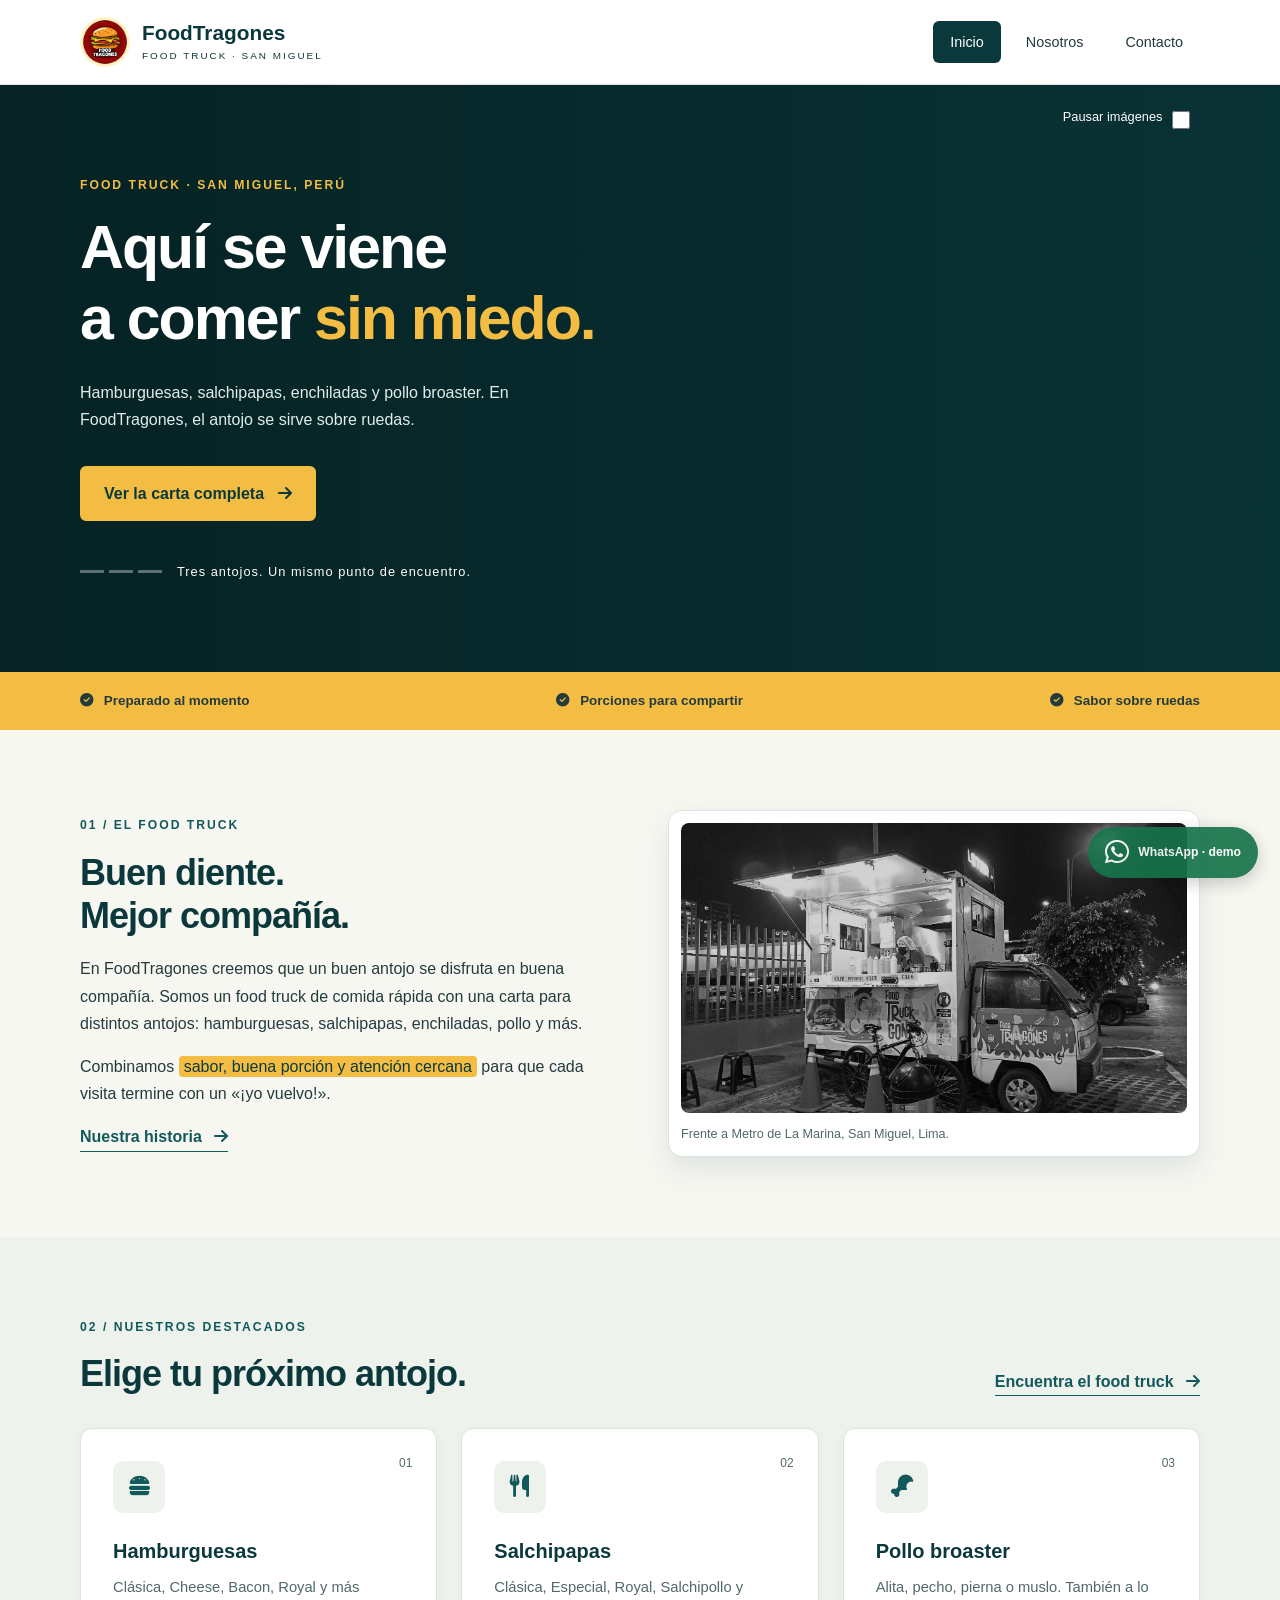
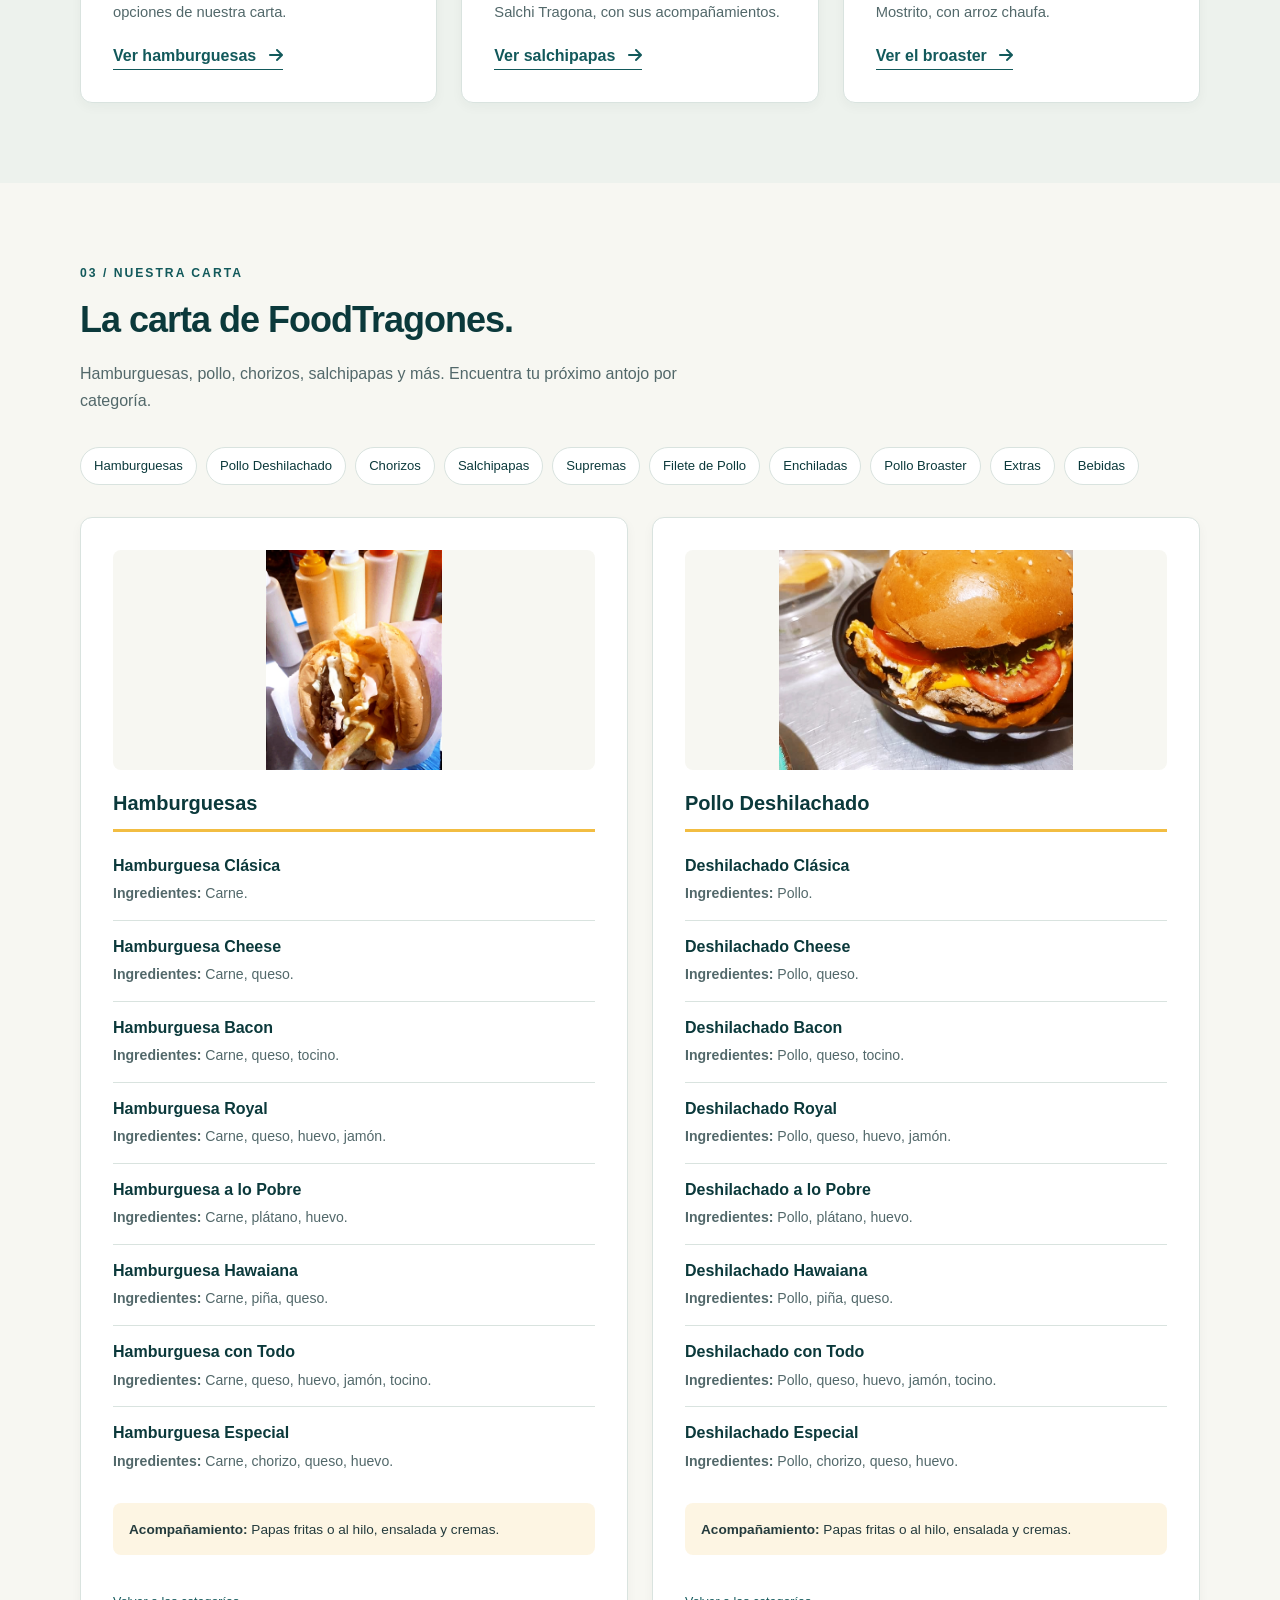
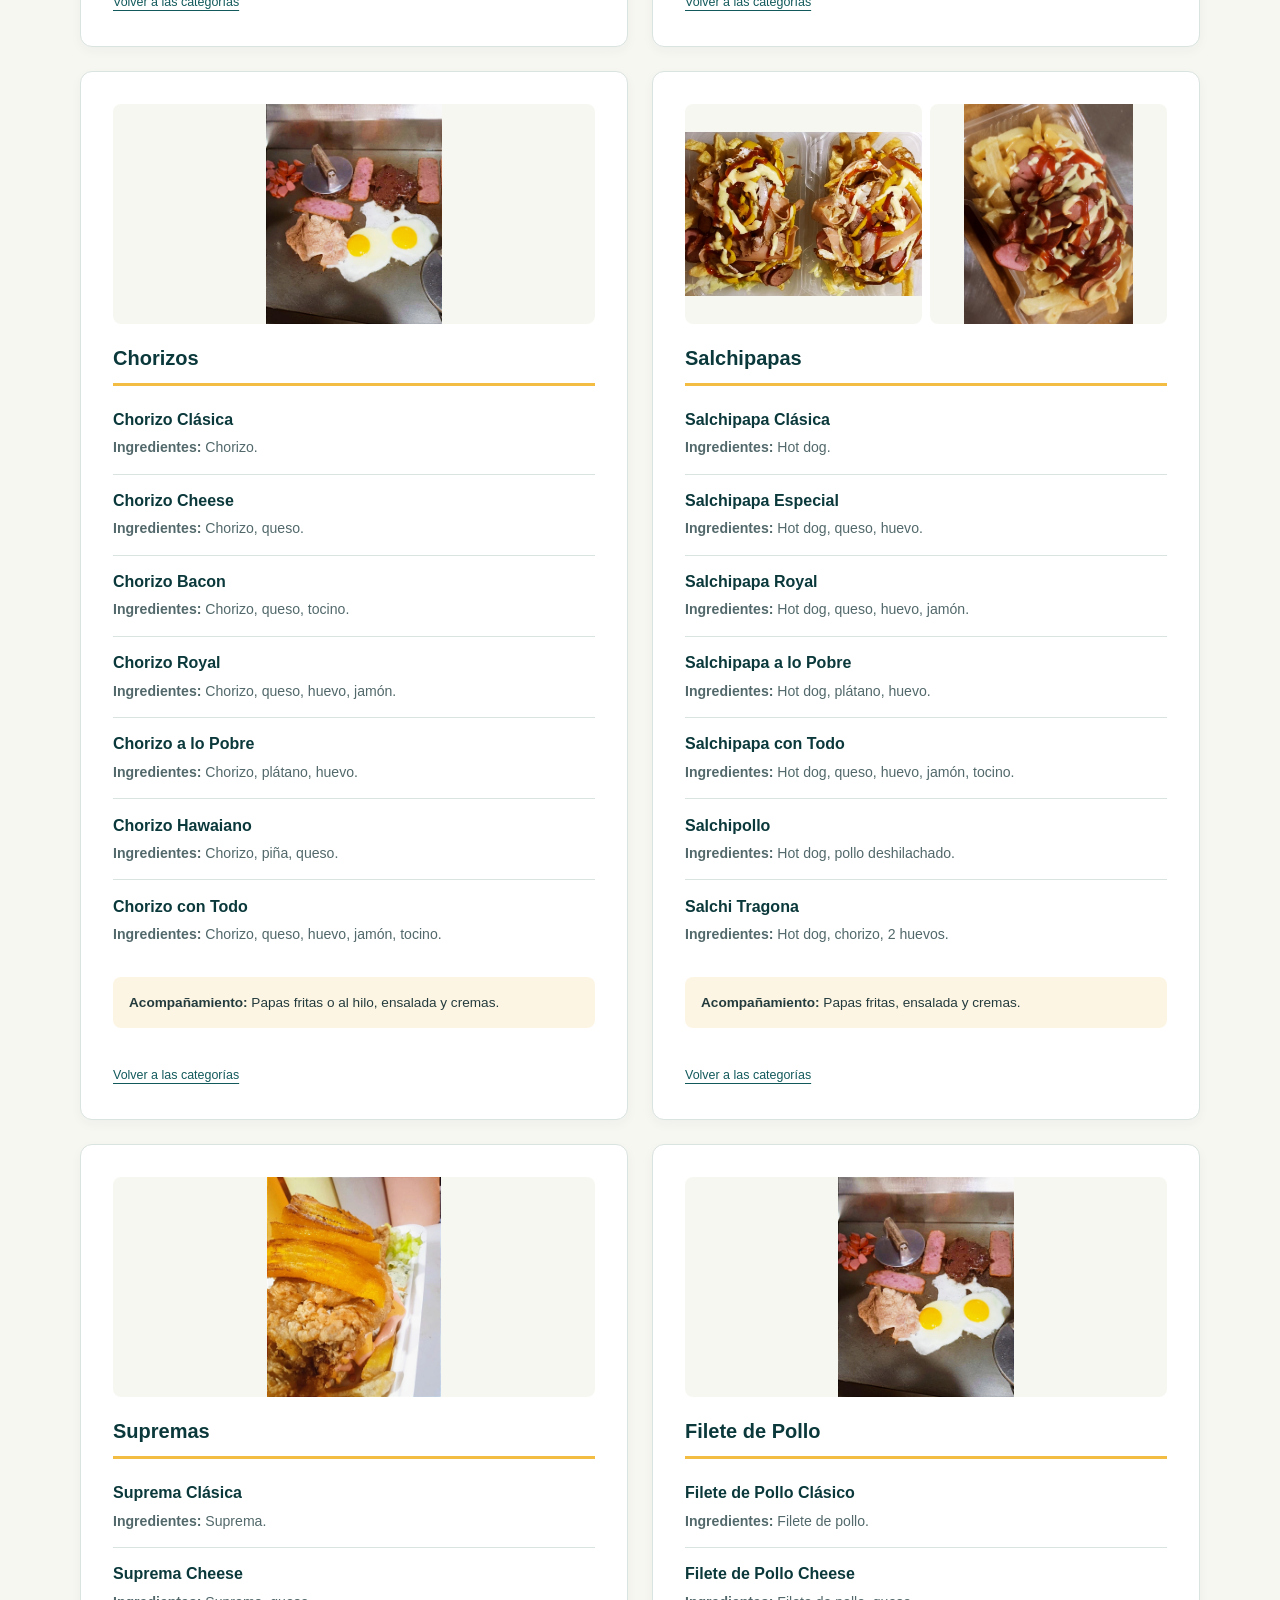
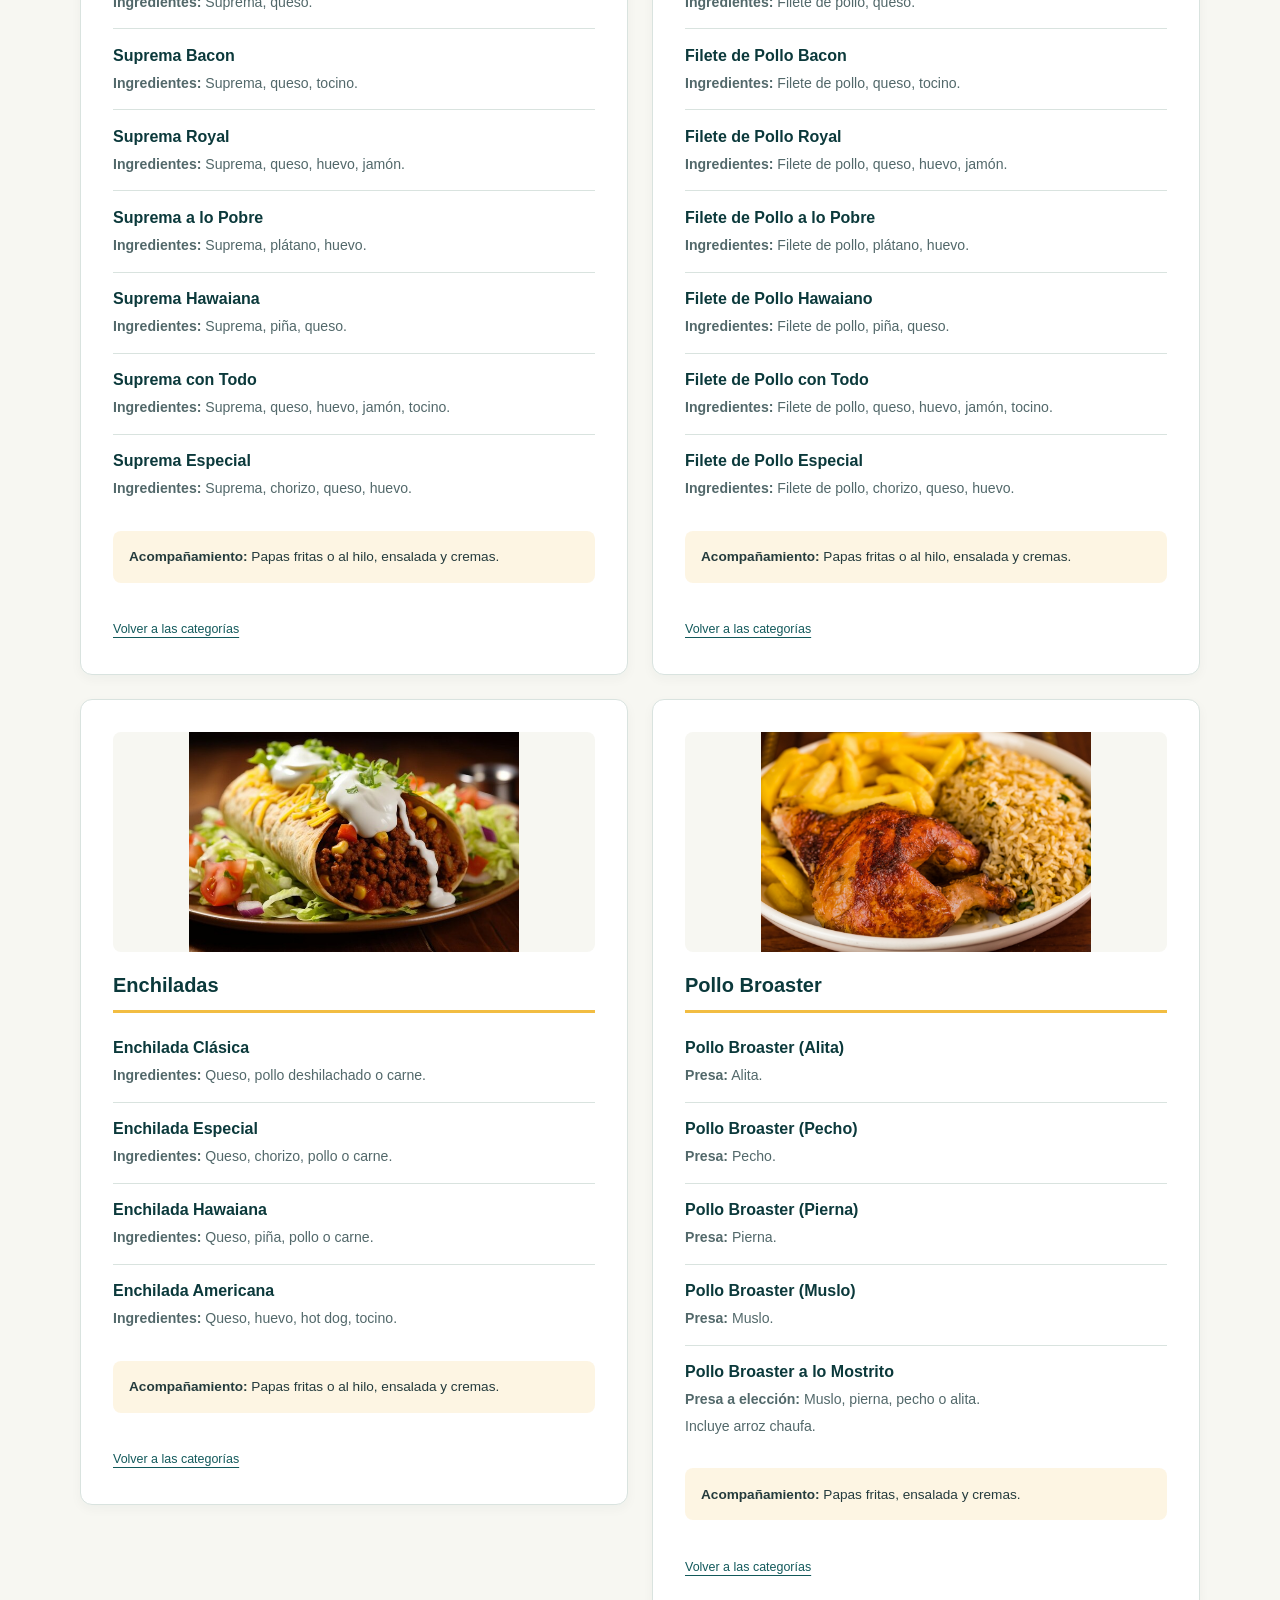
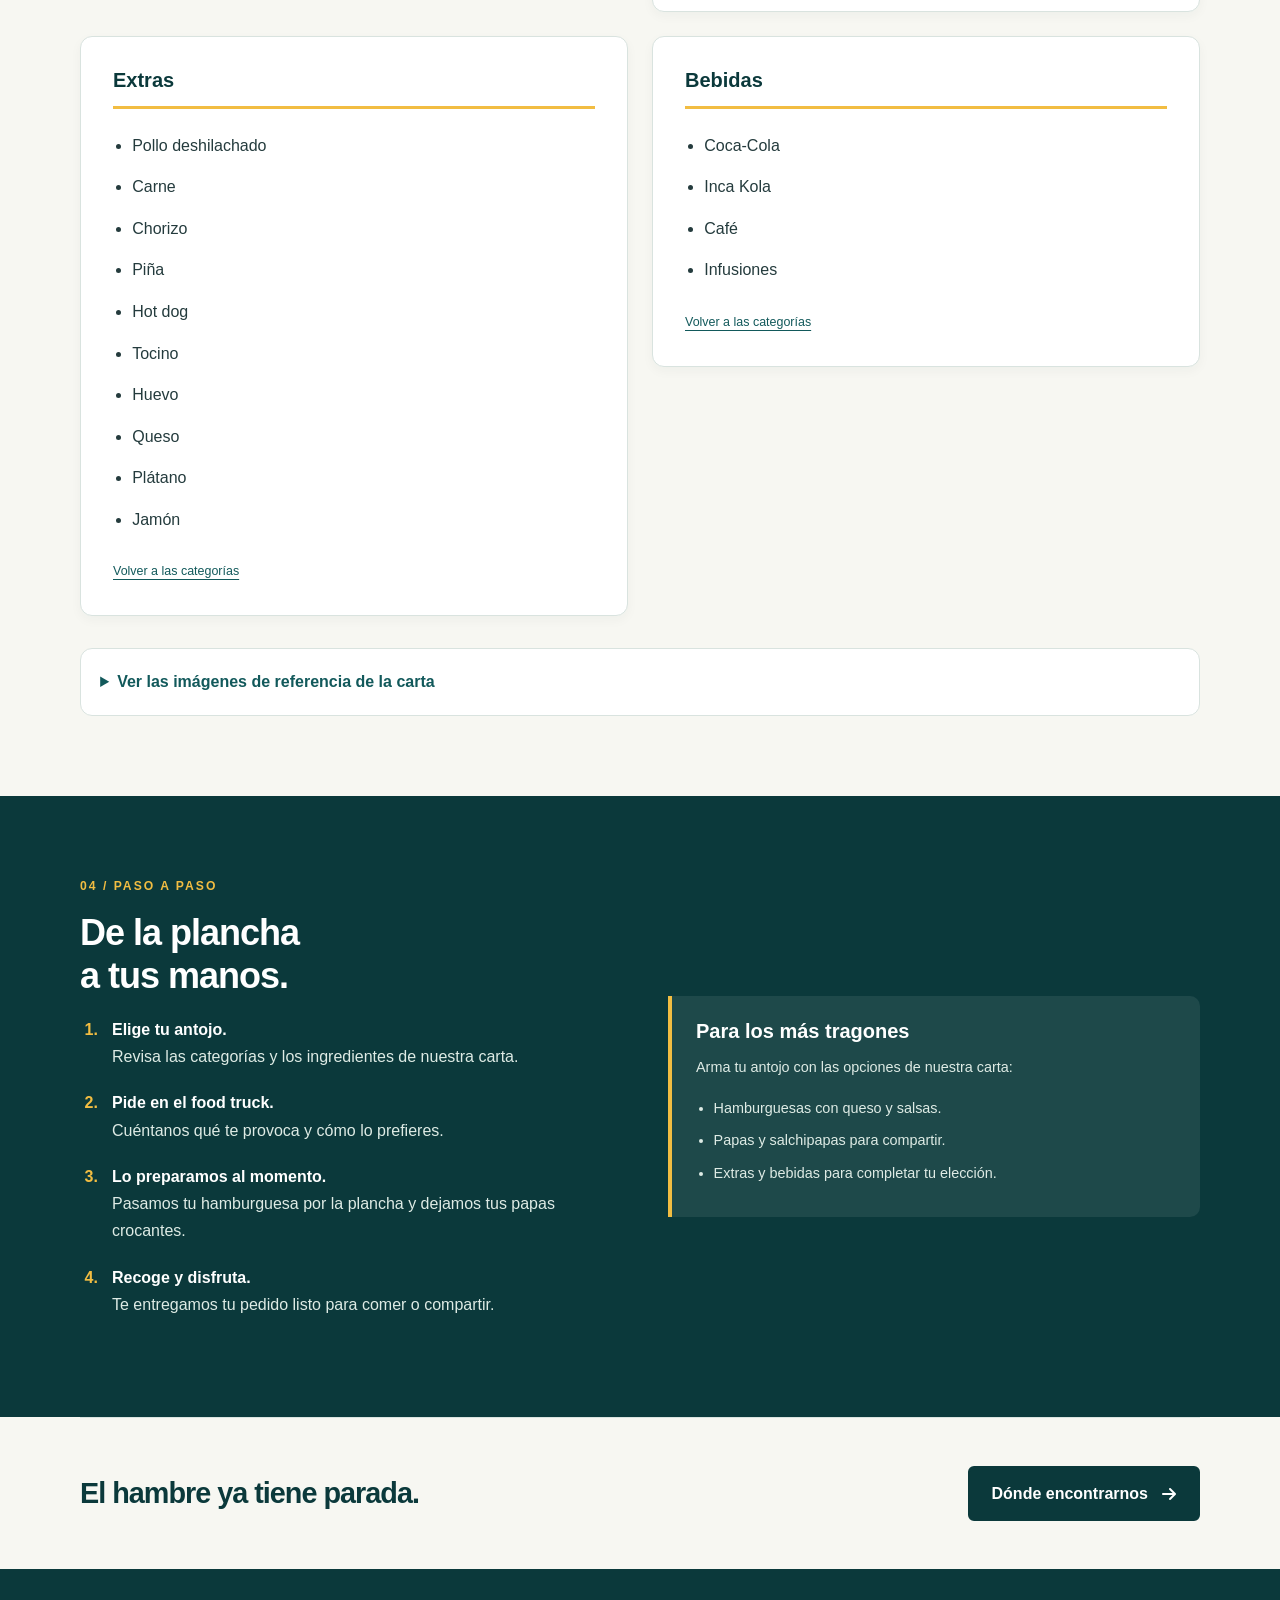
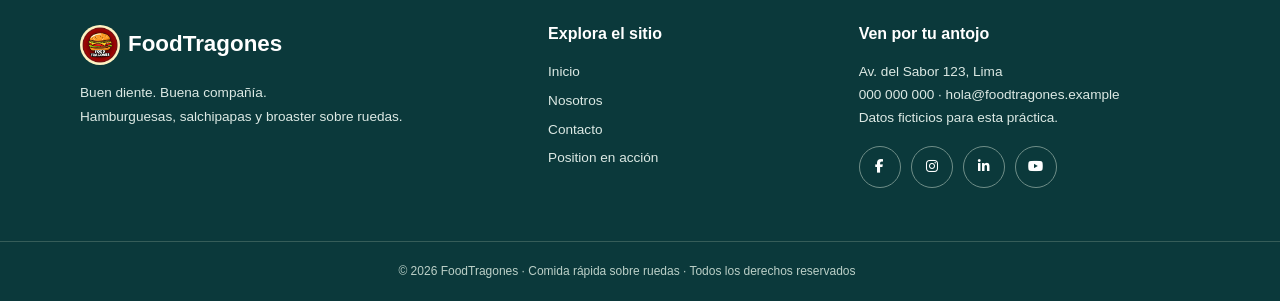
==== index.html @ fbb88c60 "Primera versión de FoodTragones" ====
<!DOCTYPE html>
<!-- T02: estructura basica de una pagina HTML5 -->
<html lang="es">

<head>
  <meta charset="UTF-8">
  <meta name="viewport" content="width=device-width, initial-scale=1.0">
  <meta name="description"
    content="FoodTragones: food truck de comida rápida en San Miguel. Hamburguesas, pollo deshilachado, chorizos, salchipapas, supremas, filetes, enchiladas y broaster.">
  <title>Inicio | FoodTragones</title>
  <!-- T01: CSS externo. -->
  <link rel="stylesheet" href="css/fontawesome.css">
  <link rel="stylesheet" href="css/style.css">
  <link rel="icon" href="img/food-logo.jpg" type="image/jpeg">
</head>

<body>
  <a class="saltar" href="#contenido">Saltar al contenido</a>
  <!-- T05 y T07: encabezado y menu comunes; sticky en style.css -->
  <header class="cabecera">
    <div class="contenedor nav-barra">
      <a class="logo" href="index.html" aria-label="FoodTragones, ir al inicio">
        <img class="logo-negocio" src="img/food-logo.jpg" alt="Logo de FoodTragones con una hamburguesa" width="500"
          height="500">
        <span>FoodTragones<small>Food truck · San Miguel</small></span>
      </a>
      <nav aria-label="Navegación principal">
        <ul>
          <li><a href="index.html" class="activo" aria-current="page">Inicio</a></li>
          <li><a href="nosotros.html">Nosotros</a></li>
          <li><a href="contacto.html">Contacto</a></li>
        </ul>
      </nav>
    </div>
  </header>
  <main id="contenido">
    <!-- T06: tres imagenes animadas; texto siempre visible -->
    <section class="hero" aria-labelledby="titulo-inicio">
      <div class="slider">
        <input class="pausa-slider" type="checkbox" id="pausar-slider">
        <label class="pausa-label" for="pausar-slider">Pausar imágenes</label>
        <img class="slide slide-1" src="img/hero-1.jpg"
          alt="Food truck de FoodTragones iluminado durante la atención nocturna" width="1600" height="720">
        <!-- <img class="slide slide-2" src="img/hero-2.jpg" alt="Hamburguesa de FoodTragones con queso, huevo y verduras" width="768" height="970"> -->
        <img class="slide slide-2" src="img/hero-5.jpg" alt="Hamburguesa de FoodTragones con queso, huevo y verduras"
          width="768" height="970">
        <img class="slide slide-3" src="img/hero-4.jpg" alt="Salchipapas de FoodTragones con cremas y salsas"
          width="832" height="574">
        <!-- <img class="slide slide-3" src="img/hero-3.jpg" alt="Salchipapas de FoodTragones con cremas y salsas" width="832" height="574"> -->
        <div class="contenedor hero-contenido">
          <span class="ceja">Food truck · San Miguel, Perú</span>
          <h1 id="titulo-inicio">Aquí se viene<br>a comer <span>sin miedo.</span></h1>
          <p>Hamburguesas, salchipapas, enchiladas y pollo broaster. En FoodTragones, el antojo se sirve sobre ruedas.
          </p>
          <a class="btn" href="#carta">Ver la carta completa <i class="fa-solid fa-arrow-right"
              aria-hidden="true"></i></a>
          <div class="hero-pie">
            <div class="indicadores" aria-hidden="true"><span></span><span></span><span></span></div><span>Tres antojos.
              Un mismo punto de encuentro.</span>
          </div>
        </div>
      </div>
    </section>

    <div class="franja">
      <div class="contenedor franja-contenido">
        <p><i class="fa-solid fa-circle-check" aria-hidden="true"></i> Preparado al momento</p>
        <p><i class="fa-solid fa-circle-check" aria-hidden="true"></i> Porciones para compartir</p>
        <p><i class="fa-solid fa-circle-check" aria-hidden="true"></i> Sabor sobre ruedas</p>
      </div>
    </div>

    <!-- T03: parrafos, span destacado e imagen con alt. T06: filtros reales. -->
    <section class="seccion" aria-labelledby="presentacion">
      <div class="contenedor dos-col">
        <div>
          <span class="ceja">01 / El food truck</span>
          <h2 id="presentacion">Buen diente.<br>Mejor compañía.</h2>
          <p>En FoodTragones creemos que un buen antojo se disfruta en buena compañía. Somos un food truck de comida
            rápida con una carta para distintos antojos: hamburguesas, salchipapas, enchiladas, pollo y más.</p>
          <p>Combinamos <span class="destacado">sabor, buena porción y atención cercana</span> para que cada visita
            termine con un «¡yo vuelvo!».</p>
          <a class="enlace" href="nosotros.html">Nuestra historia <i class="fa-solid fa-arrow-right"
              aria-hidden="true"></i></a>
        </div>
        <figure class="marco-imagen">
          <img class="img-filtro" tabindex="0" src="img/nosotros.jpg"
            alt="Food truck de FoodTragones estacionado e iluminado de noche" width="1600" height="1201" loading="lazy">
          <figcaption>Frente a Metro de La Marina, San Miguel, Lima.</figcaption>
        </figure>
      </div>
    </section>

    <!-- T04: tarjetas con bordes, sombras e iconos. T06: hover y transform. -->
    <section class="seccion fondo-suave" id="servicios" aria-labelledby="titulo-servicios">
      <div class="contenedor">
        <div class="titulo-fila">
          <div><span class="ceja">02 / Nuestros destacados</span>
            <h2 id="titulo-servicios">Elige tu próximo antojo.</h2>
          </div><a class="enlace" href="contacto.html">Encuentra el food truck <i class="fa-solid fa-arrow-right"
              aria-hidden="true"></i></a>
        </div>
        <div class="tarjetas">
          <article class="tarjeta">
            <span class="numero">01</span>
            <div class="icono"><i class="fa-solid" aria-hidden="true">&#xf805;</i></div>
            <h3>Hamburguesas</h3>
            <p>Clásica, Cheese, Bacon, Royal y más opciones de nuestra carta.</p>
            <a class="enlace" href="#carta-hamburguesas">Ver hamburguesas <i class="fa-solid fa-arrow-right"
                aria-hidden="true"></i></a>
          </article>
          <article class="tarjeta">
            <span class="numero">02</span>
            <div class="icono"><i class="fa-solid" aria-hidden="true">&#xf2e7;</i></div>
            <h3>Salchipapas</h3>
            <p>Clásica, Especial, Royal, Salchipollo y Salchi Tragona, con sus acompañamientos.</p>
            <a class="enlace" href="#carta-salchipapas">Ver salchipapas <i class="fa-solid fa-arrow-right"
                aria-hidden="true"></i></a>
          </article>
          <article class="tarjeta">
            <span class="numero">03</span>
            <div class="icono"><i class="fa-solid" aria-hidden="true">&#xf6d7;</i></div>
            <h3>Pollo broaster</h3>
            <p>Alita, pecho, pierna o muslo. También a lo Mostrito, con arroz chaufa.</p>
            <a class="enlace" href="#carta-broaster">Ver el broaster <i class="fa-solid fa-arrow-right"
                aria-hidden="true"></i></a>
          </article>
        </div>
      </div>
    </section>

    <!-- Carta completa: contenido del negocio, organizado sin JavaScript. -->
    <section class="seccion" id="carta" aria-labelledby="titulo-carta">
      <div class="contenedor">
        <span class="ceja">03 / Nuestra carta</span>
        <h2 id="titulo-carta">La carta de FoodTragones.</h2>
        <p class="bajada">Hamburguesas, pollo, chorizos, salchipapas y más. Encuentra tu próximo antojo por categoría.
        </p>
        <ul class="carta-indice" aria-label="Accesos a las categorías de la carta">
          <li><a href="#carta-hamburguesas">Hamburguesas</a></li>
          <li><a href="#carta-deshilachado">Pollo Deshilachado</a></li>
          <li><a href="#carta-chorizos">Chorizos</a></li>
          <li><a href="#carta-salchipapas">Salchipapas</a></li>
          <li><a href="#carta-supremas">Supremas</a></li>
          <li><a href="#carta-filete-pollo">Filete de Pollo</a></li>
          <li><a href="#carta-enchiladas">Enchiladas</a></li>
          <li><a href="#carta-broaster">Pollo Broaster</a></li>
          <li><a href="#carta-extras">Extras</a></li>
          <li><a href="#carta-bebidas">Bebidas</a></li>
        </ul>
        <div class="carta-grid">
          <article class="tarjeta carta-categoria" id="carta-hamburguesas" aria-labelledby="titulo-carta-hamburguesas">
            <img class="carta-foto" src="img/hamburguesa-carne.jpg"
              alt="Hamburguesa de carne de FoodTragones con papas y cremas" width="768" height="961" loading="lazy">
            <h3 id="titulo-carta-hamburguesas">Hamburguesas</h3>
            <ul class="carta-productos">
              <li>
                <h4>Hamburguesa Clásica</h4>
                <p><strong>Ingredientes:</strong> Carne.</p>
              </li>
              <li>
                <h4>Hamburguesa Cheese</h4>
                <p><strong>Ingredientes:</strong> Carne, queso.</p>
              </li>
              <li>
                <h4>Hamburguesa Bacon</h4>
                <p><strong>Ingredientes:</strong> Carne, queso, tocino.</p>
              </li>
              <li>
                <h4>Hamburguesa Royal</h4>
                <p><strong>Ingredientes:</strong> Carne, queso, huevo, jamón.</p>
              </li>
              <li>
                <h4>Hamburguesa a lo Pobre</h4>
                <p><strong>Ingredientes:</strong> Carne, plátano, huevo.</p>
              </li>
              <li>
                <h4>Hamburguesa Hawaiana</h4>
                <p><strong>Ingredientes:</strong> Carne, piña, queso.</p>
              </li>
              <li>
                <h4>Hamburguesa con Todo</h4>
                <p><strong>Ingredientes:</strong> Carne, queso, huevo, jamón, tocino.</p>
              </li>
              <li>
                <h4>Hamburguesa Especial</h4>
                <p><strong>Ingredientes:</strong> Carne, chorizo, queso, huevo.</p>
              </li>
            </ul>
            <p class="carta-acompanamiento"><strong>Acompañamiento:</strong> Papas fritas o al hilo, ensalada y cremas.
            </p>
            <a class="carta-volver" href="#titulo-carta">Volver a las categorías</a>
          </article>
          <article class="tarjeta carta-categoria" id="carta-deshilachado" aria-labelledby="titulo-carta-deshilachado">
            <img class="carta-foto" src="img/hamburguesa.jpg"
              alt="Sándwich de FoodTragones servido en un plato con cremas" width="720" height="540" loading="lazy">
            <h3 id="titulo-carta-deshilachado">Pollo Deshilachado</h3>
            <ul class="carta-productos">
              <li>
                <h4>Deshilachado Clásica</h4>
                <p><strong>Ingredientes:</strong> Pollo.</p>
              </li>
              <li>
                <h4>Deshilachado Cheese</h4>
                <p><strong>Ingredientes:</strong> Pollo, queso.</p>
              </li>
              <li>
                <h4>Deshilachado Bacon</h4>
                <p><strong>Ingredientes:</strong> Pollo, queso, tocino.</p>
              </li>
              <li>
                <h4>Deshilachado Royal</h4>
                <p><strong>Ingredientes:</strong> Pollo, queso, huevo, jamón.</p>
              </li>
              <li>
                <h4>Deshilachado a lo Pobre</h4>
                <p><strong>Ingredientes:</strong> Pollo, plátano, huevo.</p>
              </li>
              <li>
                <h4>Deshilachado Hawaiana</h4>
                <p><strong>Ingredientes:</strong> Pollo, piña, queso.</p>
              </li>
              <li>
                <h4>Deshilachado con Todo</h4>
                <p><strong>Ingredientes:</strong> Pollo, queso, huevo, jamón, tocino.</p>
              </li>
              <li>
                <h4>Deshilachado Especial</h4>
                <p><strong>Ingredientes:</strong> Pollo, chorizo, queso, huevo.</p>
              </li>
            </ul>
            <p class="carta-acompanamiento"><strong>Acompañamiento:</strong> Papas fritas o al hilo, ensalada y cremas.
            </p>
            <a class="carta-volver" href="#titulo-carta">Volver a las categorías</a>
          </article>
          <article class="tarjeta carta-categoria" id="carta-chorizos" aria-labelledby="titulo-carta-chorizos">
            <img class="carta-foto" src="img/plancha.jpg"
              alt="Preparación de carnes, salchichas y huevos en la plancha de FoodTragones" width="768" height="965"
              loading="lazy">
            <h3 id="titulo-carta-chorizos">Chorizos</h3>
            <ul class="carta-productos">
              <li>
                <h4>Chorizo Clásica</h4>
                <p><strong>Ingredientes:</strong> Chorizo.</p>
              </li>
              <li>
                <h4>Chorizo Cheese</h4>
                <p><strong>Ingredientes:</strong> Chorizo, queso.</p>
              </li>
              <li>
                <h4>Chorizo Bacon</h4>
                <p><strong>Ingredientes:</strong> Chorizo, queso, tocino.</p>
              </li>
              <li>
                <h4>Chorizo Royal</h4>
                <p><strong>Ingredientes:</strong> Chorizo, queso, huevo, jamón.</p>
              </li>
              <li>
                <h4>Chorizo a lo Pobre</h4>
                <p><strong>Ingredientes:</strong> Chorizo, plátano, huevo.</p>
              </li>
              <li>
                <h4>Chorizo Hawaiano</h4>
                <p><strong>Ingredientes:</strong> Chorizo, piña, queso.</p>
              </li>
              <li>
                <h4>Chorizo con Todo</h4>
                <p><strong>Ingredientes:</strong> Chorizo, queso, huevo, jamón, tocino.</p>
              </li>
            </ul>
            <p class="carta-acompanamiento"><strong>Acompañamiento:</strong> Papas fritas o al hilo, ensalada y cremas.
            </p>
            <a class="carta-volver" href="#titulo-carta">Volver a las categorías</a>
          </article>
          <article class="tarjeta carta-categoria" id="carta-salchipapas" aria-labelledby="titulo-carta-salchipapas">
            <div class="carta-dos-fotos">
              <img class="carta-foto" src="img/salchipapa.jpg"
                alt="Porciones de salchipapas de FoodTragones con cremas y salsas" width="832" height="574"
                loading="lazy">
              <img class="carta-foto" src="img/salchipollo.jpg"
                alt="Porción de salchipollo de FoodTragones con papas y cremas" width="720" height="942" loading="lazy">
            </div>
            <h3 id="titulo-carta-salchipapas">Salchipapas</h3>
            <ul class="carta-productos">
              <li>
                <h4>Salchipapa Clásica</h4>
                <p><strong>Ingredientes:</strong> Hot dog.</p>
              </li>
              <li>
                <h4>Salchipapa Especial</h4>
                <p><strong>Ingredientes:</strong> Hot dog, queso, huevo.</p>
              </li>
              <li>
                <h4>Salchipapa Royal</h4>
                <p><strong>Ingredientes:</strong> Hot dog, queso, huevo, jamón.</p>
              </li>
              <li>
                <h4>Salchipapa a lo Pobre</h4>
                <p><strong>Ingredientes:</strong> Hot dog, plátano, huevo.</p>
              </li>
              <li>
                <h4>Salchipapa con Todo</h4>
                <p><strong>Ingredientes:</strong> Hot dog, queso, huevo, jamón, tocino.</p>
              </li>
              <li>
                <h4>Salchipollo</h4>
                <p><strong>Ingredientes:</strong> Hot dog, pollo deshilachado.</p>
              </li>
              <li>
                <h4>Salchi Tragona</h4>
                <p><strong>Ingredientes:</strong> Hot dog, chorizo, 2 huevos.</p>
              </li>
            </ul>
            <p class="carta-acompanamiento"><strong>Acompañamiento:</strong> Papas fritas, ensalada y cremas.</p>
            <a class="carta-volver" href="#titulo-carta">Volver a las categorías</a>
          </article>
          <article class="tarjeta carta-categoria" id="carta-supremas" aria-labelledby="titulo-carta-supremas">
            <img class="carta-foto" src="img/broaster.jpg"
              alt="Preparación de FoodTragones con pollo crocante, papas y cremas" width="768" height="971"
              loading="lazy">
            <h3 id="titulo-carta-supremas">Supremas</h3>
            <ul class="carta-productos">
              <li>
                <h4>Suprema Clásica</h4>
                <p><strong>Ingredientes:</strong> Suprema.</p>
              </li>
              <li>
                <h4>Suprema Cheese</h4>
                <p><strong>Ingredientes:</strong> Suprema, queso.</p>
              </li>
              <li>
                <h4>Suprema Bacon</h4>
                <p><strong>Ingredientes:</strong> Suprema, queso, tocino.</p>
              </li>
              <li>
                <h4>Suprema Royal</h4>
                <p><strong>Ingredientes:</strong> Suprema, queso, huevo, jamón.</p>
              </li>
              <li>
                <h4>Suprema a lo Pobre</h4>
                <p><strong>Ingredientes:</strong> Suprema, plátano, huevo.</p>
              </li>
              <li>
                <h4>Suprema Hawaiana</h4>
                <p><strong>Ingredientes:</strong> Suprema, piña, queso.</p>
              </li>
              <li>
                <h4>Suprema con Todo</h4>
                <p><strong>Ingredientes:</strong> Suprema, queso, huevo, jamón, tocino.</p>
              </li>
              <li>
                <h4>Suprema Especial</h4>
                <p><strong>Ingredientes:</strong> Suprema, chorizo, queso, huevo.</p>
              </li>
            </ul>
            <p class="carta-acompanamiento"><strong>Acompañamiento:</strong> Papas fritas o al hilo, ensalada y cremas.
            </p>
            <a class="carta-volver" href="#titulo-carta">Volver a las categorías</a>
          </article>
          <article class="tarjeta carta-categoria" id="carta-filete-pollo" aria-labelledby="titulo-carta-filete-pollo">
            <img class="carta-foto" src="img/plancha.jpg" alt="Ingredientes de FoodTragones preparándose en la plancha"
              width="768" height="965" loading="lazy">
            <h3 id="titulo-carta-filete-pollo">Filete de Pollo</h3>
            <ul class="carta-productos">
              <li>
                <h4>Filete de Pollo Clásico</h4>
                <p><strong>Ingredientes:</strong> Filete de pollo.</p>
              </li>
              <li>
                <h4>Filete de Pollo Cheese</h4>
                <p><strong>Ingredientes:</strong> Filete de pollo, queso.</p>
              </li>
              <li>
                <h4>Filete de Pollo Bacon</h4>
                <p><strong>Ingredientes:</strong> Filete de pollo, queso, tocino.</p>
              </li>
              <li>
                <h4>Filete de Pollo Royal</h4>
                <p><strong>Ingredientes:</strong> Filete de pollo, queso, huevo, jamón.</p>
              </li>
              <li>
                <h4>Filete de Pollo a lo Pobre</h4>
                <p><strong>Ingredientes:</strong> Filete de pollo, plátano, huevo.</p>
              </li>
              <li>
                <h4>Filete de Pollo Hawaiano</h4>
                <p><strong>Ingredientes:</strong> Filete de pollo, piña, queso.</p>
              </li>
              <li>
                <h4>Filete de Pollo con Todo</h4>
                <p><strong>Ingredientes:</strong> Filete de pollo, queso, huevo, jamón, tocino.</p>
              </li>
              <li>
                <h4>Filete de Pollo Especial</h4>
                <p><strong>Ingredientes:</strong> Filete de pollo, chorizo, queso, huevo.</p>
              </li>
            </ul>
            <p class="carta-acompanamiento"><strong>Acompañamiento:</strong> Papas fritas o al hilo, ensalada y cremas.
            </p>
            <a class="carta-volver" href="#titulo-carta">Volver a las categorías</a>
          </article>
          <article class="tarjeta carta-categoria" id="carta-enchiladas" aria-labelledby="titulo-carta-enchiladas">
            <img class="carta-foto" src="img/enchilada.jpg"
              alt="Imagen de una enchilada con relleno, verduras y crema proporcionada para FoodTragones" width="626"
              height="417" loading="lazy">
            <h3 id="titulo-carta-enchiladas">Enchiladas</h3>
            <ul class="carta-productos">
              <li>
                <h4>Enchilada Clásica</h4>
                <p><strong>Ingredientes:</strong> Queso, pollo deshilachado o carne.</p>
              </li>
              <li>
                <h4>Enchilada Especial</h4>
                <p><strong>Ingredientes:</strong> Queso, chorizo, pollo o carne.</p>
              </li>
              <li>
                <h4>Enchilada Hawaiana</h4>
                <p><strong>Ingredientes:</strong> Queso, piña, pollo o carne.</p>
              </li>
              <li>
                <h4>Enchilada Americana</h4>
                <p><strong>Ingredientes:</strong> Queso, huevo, hot dog, tocino.</p>
              </li>
            </ul>
            <p class="carta-acompanamiento"><strong>Acompañamiento:</strong> Papas fritas o al hilo, ensalada y cremas.
            </p>
            <a class="carta-volver" href="#titulo-carta">Volver a las categorías</a>
          </article>
          <article class="tarjeta carta-categoria" id="carta-broaster" aria-labelledby="titulo-carta-broaster">
            <img class="carta-foto" src="img/mostrito.jpg" alt="Mostrito con pollo, arroz chaufa y papas fritas"
              width="2048" height="1365" loading="lazy">
            <h3 id="titulo-carta-broaster">Pollo Broaster</h3>
            <ul class="carta-productos">
              <li>
                <h4>Pollo Broaster (Alita)</h4>
                <p><strong>Presa:</strong> Alita.</p>
              </li>
              <li>
                <h4>Pollo Broaster (Pecho)</h4>
                <p><strong>Presa:</strong> Pecho.</p>
              </li>
              <li>
                <h4>Pollo Broaster (Pierna)</h4>
                <p><strong>Presa:</strong> Pierna.</p>
              </li>
              <li>
                <h4>Pollo Broaster (Muslo)</h4>
                <p><strong>Presa:</strong> Muslo.</p>
              </li>
              <li>
                <h4>Pollo Broaster a lo Mostrito</h4>
                <p><strong>Presa a elección:</strong> Muslo, pierna, pecho o alita.</p>
                <p>Incluye arroz chaufa.</p>
              </li>
            </ul>
            <p class="carta-acompanamiento"><strong>Acompañamiento:</strong> Papas fritas, ensalada y cremas.</p>
            <a class="carta-volver" href="#titulo-carta">Volver a las categorías</a>
          </article>
          <article class="tarjeta carta-categoria" id="carta-extras" aria-labelledby="titulo-carta-extras">
            <h3 id="titulo-carta-extras">Extras</h3>
            <ul class="carta-opciones">
              <li>Pollo deshilachado</li>
              <li>Carne</li>
              <li>Chorizo</li>
              <li>Piña</li>
              <li>Hot dog</li>
              <li>Tocino</li>
              <li>Huevo</li>
              <li>Queso</li>
              <li>Plátano</li>
              <li>Jamón</li>
            </ul>
            <a class="carta-volver" href="#titulo-carta">Volver a las categorías</a>
          </article>
          <article class="tarjeta carta-categoria" id="carta-bebidas" aria-labelledby="titulo-carta-bebidas">
            <h3 id="titulo-carta-bebidas">Bebidas</h3>
            <ul class="carta-opciones">
              <li>Coca-Cola</li>
              <li>Inca Kola</li>
              <li>Café</li>
              <li>Infusiones</li>
            </ul>
            <a class="carta-volver" href="#titulo-carta">Volver a las categorías</a>
          </article>
        </div>
        <details class="carta-original">
          <summary>Ver las imágenes de referencia de la carta</summary>
          <div class="dos-col">
            <img class="carta-referencia" src="img/carta-hamburguesas-pollo.jpg"
              alt="Carta original de hamburguesas y pollo deshilachado de FoodTragones" width="632" height="537"
              loading="lazy">
            <img class="carta-referencia" src="img/carta-supremas-filetes.jpg"
              alt="Carta original de supremas y filetes de pollo de FoodTragones" width="618" height="352"
              loading="lazy">
            <img class="carta-referencia" src="img/carta-Chorizo-Salchipapa.jpg"
              alt="Carta original de chorizo y salchipapa de FoodTragones" width="618" height="352" loading="lazy">
            <img class="carta-referencia" src="img/carta-Enchilada-Broaester-Extras-Bebidas.jpg"
              alt="Carta original de chorizo y salchipapa de FoodTragones" width="618" height="352" loading="lazy">
          </div>
        </details>
      </div>
    </section>

    <!-- T05: lista ordenada. T07: aside con informacion complementaria. -->
    <section class="seccion fondo-verde" aria-labelledby="como-trabajamos">
      <div class="contenedor dos-col">
        <div><span class="ceja">04 / Paso a paso</span>
          <h2 id="como-trabajamos">De la plancha<br>a tus manos.</h2>
          <ol class="pasos">
            <li><strong>Elige tu antojo.</strong>Revisa las categorías y los ingredientes de nuestra carta.</li>
            <li><strong>Pide en el food truck.</strong>Cuéntanos qué te provoca y cómo lo prefieres.</li>
            <li><strong>Lo preparamos al momento.</strong>Pasamos tu hamburguesa por la plancha y dejamos tus papas
              crocantes.</li>
            <li><strong>Recoge y disfruta.</strong>Te entregamos tu pedido listo para comer o compartir.</li>
          </ol>
        </div>
        <aside class="nota">
          <h3>Para los más tragones</h3>
          <p>Arma tu antojo con las opciones de nuestra carta:</p>
          <ul>
            <li>Hamburguesas con queso y salsas.</li>
            <li>Papas y salchipapas para compartir.</li>
            <li>Extras y bebidas para completar tu elección.</li>
          </ul>
        </aside>
      </div>
    </section>
    <section class="contenedor llamada" aria-labelledby="idea">
      <h2 id="idea">El hambre ya tiene parada.</h2><a class="btn btn-oscuro" href="contacto.html">Dónde encontrarnos <i
          class="fa-solid fa-arrow-right" aria-hidden="true"></i></a>
    </section>
  </main>
  <!-- T05 y T07: pie identico con enlaces rapidos y redes de ejemplo -->
  <footer class="pie">
    <div class="contenedor footer-grid">
      <div>
        <h3 class="marca-footer"><img class="logo-pie" src="img/food-logo.jpg" alt="Logo de FoodTragones" width="500"
            height="500">FoodTragones</h3>
        <p>Buen diente. Buena compañía.<br>Hamburguesas, salchipapas y broaster sobre ruedas.</p>
      </div>
      <div>
        <h3>Explora el sitio</h3>
        <ul>
          <li><a href="index.html">Inicio</a></li>
          <li><a href="nosotros.html">Nosotros</a></li>
          <li><a href="contacto.html">Contacto</a></li>
          <li><a href="nosotros.html#position">Position en acción</a></li>
        </ul>
      </div>
      <div>
        <h3>Ven por tu antojo</h3>
        <p>Av. del Sabor 123, Lima<br>000 000 000 · hola@foodtragones.example<br>Datos ficticios para esta práctica.</p>
        <ul class="redes">
          <li><a href="https://www.facebook.com/" target="_blank" rel="noopener noreferrer"
              aria-label="Facebook (sitio de ejemplo, abre otra pestaña)"><i class="fa-brands fa-facebook-f"
                aria-hidden="true"></i></a></li>
          <li><a href="https://www.instagram.com/" target="_blank" rel="noopener noreferrer"
              aria-label="Instagram (sitio de ejemplo, abre otra pestaña)"><i class="fa-brands fa-instagram"
                aria-hidden="true"></i></a></li>
          <li><a href="https://www.linkedin.com/" target="_blank" rel="noopener noreferrer"
              aria-label="LinkedIn (sitio de ejemplo, abre otra pestaña)"><i class="fa-brands fa-linkedin-in"
                aria-hidden="true"></i></a></li>
          <li><a href="https://www.youtube.com/" target="_blank" rel="noopener noreferrer"
              aria-label="YouTube (sitio de ejemplo, abre otra pestaña)"><i class="fa-brands fa-youtube"
                aria-hidden="true"></i></a></li>
        </ul>
      </div>
    </div>
    <p class="copy">&copy; 2026 FoodTragones · Comida rápida sobre ruedas · Todos los derechos reservados</p>
  </footer>
  <!-- T06: fixed permanece visible al desplazarse; enlace local de demostracion -->
  <a class="flotante" href="contacto.html#whatsapp" aria-label="WhatsApp de ejemplo: leer el aviso de contacto"><i
      class="fa-brands fa-whatsapp" aria-hidden="true"></i><span>WhatsApp · demo</span></a>
</body>

</html>
---- css/style.css ----
/* TALLER ANDINO | Proyecto 2: HTML5 y CSS3, temas T01 a T07 */

/* 1. BASE Y VARIABLES — T01, T03 */
:root {
  --verde: #12595b;
  --verde-oscuro: #0b393b;
  --dorado: #f2bd42;
  --fondo: #f7f7f2;
  --blanco: #ffffff;
  --texto: #243b3d;
  --suave: #52686a;
  --borde: #d9e3df;
  --sombra: 0 12px 28px rgba(11, 57, 59, 0.10);
}

* { box-sizing: border-box; margin: 0; padding: 0; }
html { scroll-behavior: smooth; scroll-padding-top: 100px; }
body {
  font-family: Arial, Helvetica, sans-serif;
  font-size: 16px;
  line-height: 1.7;
  color: var(--texto);
  background-color: var(--fondo);
}
img { max-width: 100%; height: auto; display: block; }
video, iframe { max-width: 100%; display: block; }
a { color: var(--verde); text-underline-offset: 4px; }
button, input, textarea { font: inherit; }
h1, h2, h3 { line-height: 1.18; color: var(--verde-oscuro); }
h1 { font-size: 3.8rem; letter-spacing: -2px; }
h2 { font-size: 2.25rem; letter-spacing: -1px; margin-bottom: 1.15rem; }
h3 { font-size: 1.25rem; margin-bottom: 0.75rem; }
p { margin-bottom: 1rem; }
p:last-child { margin-bottom: 0; }
.contenedor { width: 90%; max-width: 1120px; margin: 0 auto; }
.seccion { padding: 5rem 0; }
.fondo-suave { background-color: #edf2ed; }
.centrado { text-align: center; }
.ceja { display: block; font-size: 0.76rem; font-weight: bold; letter-spacing: 2px; text-transform: uppercase; margin-bottom: 1rem; color: var(--verde); }
.bajada { color: var(--suave); max-width: 620px; margin-bottom: 2rem; }
.destacado { background-color: var(--dorado); color: var(--verde-oscuro); padding: 2px 5px; border-radius: 4px; }
.dos-col { display: grid; grid-template-columns: 1fr 1fr; gap: 3.5rem; align-items: center; }
.dos-col > *, .tarjetas > *, .footer-grid > * { min-width: 0; }
:focus-visible { outline: 3px solid var(--dorado); outline-offset: 5px; }
.saltar { position: absolute; top: -100px; left: 12px; background: var(--blanco); padding: 10px 15px; z-index: 300; }
.saltar:focus { top: 10px; }

/* 2. ENCABEZADO Y NAVEGACION — T05; sticky y z-index — T06 */
.cabecera { position: sticky; top: 0; z-index: 100; background-color: rgba(255, 255, 255, 0.98); border-bottom: 1px solid var(--borde); }
.nav-barra { min-height: 84px; display: flex; align-items: center; justify-content: space-between; gap: 1.25rem; }
.logo { display: flex; align-items: center; gap: 12px; text-decoration: none; color: var(--verde-oscuro); font-size: 1.3rem; font-weight: bold; line-height: 1.1; }
.logo i { background-color: var(--verde-oscuro); color: var(--dorado); padding: 12px; border-radius: 10px; font-size: 1.5rem; }
.logo small { display: block; margin-top: 6px; font-size: 0.62rem; font-weight: normal; letter-spacing: 2px; text-transform: uppercase; }
nav ul { display: flex; list-style: none; gap: 0.5rem; }
nav a { display: block; color: var(--texto); padding: 9px 17px; border-radius: 6px; text-decoration: none; font-size: 0.9rem; transition: background-color 0.25s, color 0.25s; }
nav a:hover, nav a:focus-visible { background-color: #e9f1eb; color: var(--verde); }
nav a.activo { background-color: var(--verde-oscuro); color: var(--blanco); }

/* 3. BOTONES Y ENLACES — T04, T06 */
.btn { display: inline-flex; justify-content: center; align-items: center; gap: 14px; padding: 12px 22px; background-color: var(--dorado); color: var(--verde-oscuro); border: 2px solid var(--dorado); border-radius: 6px; font-weight: bold; text-decoration: none; cursor: pointer; transition: transform 0.3s, box-shadow 0.3s, background-color 0.3s; }
.btn:hover, .btn:focus-visible { transform: translateY(-4px); box-shadow: var(--sombra); background-color: #ffce65; }
.btn-oscuro { background-color: var(--verde-oscuro); border-color: var(--verde-oscuro); color: var(--blanco); }
.btn-oscuro:hover, .btn-oscuro:focus-visible { background-color: var(--verde); }
.enlace { display: inline-block; font-weight: bold; text-decoration: none; border-bottom: 1px solid var(--verde); }
.enlace i { margin-left: 8px; transition: transform 0.3s; }
.enlace:hover i { transform: translateX(5px); }

/* 4. SLIDER DE TRES IMAGENES — T03, T06; sin JavaScript */
.hero { background-color: var(--verde-oscuro); }
.slider { position: relative; min-height: 570px; overflow: hidden; }
.slide { position: absolute; inset: 0; width: 100%; height: 100%; object-fit: cover; opacity: 0; animation: cambio 18s linear infinite; }
/* Los retrasos negativos muestran una imagen desde el primer instante. */
.slide-1 { animation-delay: -1s; }
.slide-2 { animation-delay: -13s; }
.slide-3 { animation-delay: -7s; }
.slider::after { content: ""; position: absolute; inset: 0; background: linear-gradient(90deg, rgba(5, 32, 34, 0.93), rgba(5, 32, 34, 0.25)); }
.hero-contenido { position: relative; z-index: 2; padding-top: 90px; padding-bottom: 90px; color: var(--blanco); }
.hero-contenido h1 { color: var(--blanco); max-width: 650px; margin-bottom: 1.5rem; }
.hero-contenido h1 span { color: var(--dorado); }
.hero-contenido p { max-width: 480px; color: #e0eeea; margin-bottom: 2rem; }
.hero .ceja { color: var(--dorado); }
.hero-pie { display: flex; align-items: center; gap: 15px; margin-top: 2.5rem; font-size: 0.8rem; letter-spacing: 1px; }
.indicadores { display: flex; gap: 5px; }
.indicadores span { width: 24px; height: 3px; background: var(--blanco); opacity: 0.35; animation: indicador 18s linear infinite; }
.indicadores span:nth-child(1) { animation-delay: -1s; }
.indicadores span:nth-child(2) { animation-delay: -13s; }
.indicadores span:nth-child(3) { animation-delay: -7s; }
/* El checkbox permite pausar las imagenes con raton o teclado. */
.pausa-slider { position: absolute; z-index: 4; right: 7%; top: 26px; width: 18px; height: 18px; accent-color: var(--dorado); }
.pausa-label { position: absolute; z-index: 4; right: calc(7% + 28px); top: 21px; color: var(--blanco); cursor: pointer; font-size: 0.8rem; }
.pausa-slider:checked ~ .slide, .pausa-slider:checked ~ .hero-contenido .indicadores span { animation-play-state: paused; }
@keyframes cambio {
  0%, 28% { opacity: 1; }
  33%, 95% { opacity: 0; }
  100% { opacity: 1; }
}
@keyframes indicador {
  0%, 28%, 100% { opacity: 1; }
  33%, 95% { opacity: 0.35; }
}
.franja { background-color: var(--dorado); }
.franja-contenido { display: flex; justify-content: space-between; align-items: center; gap: 1.5rem; padding-top: 1.1rem; padding-bottom: 1.1rem; font-size: 0.84rem; font-weight: bold; }
.franja p { margin: 0; }
.franja i { margin-right: 7px; }

/* 5. IMAGENES Y FILTROS REALES — T03, T06 */
figure { margin: 0; }
.marco-imagen { border-radius: 14px; border: 1px solid var(--borde); background-color: var(--blanco); padding: 12px; box-shadow: var(--sombra); }
.marco-imagen img { width: 100%; aspect-ratio: 7 / 4; object-fit: cover; border-radius: 8px; }
figcaption { margin-top: 12px; font-size: 0.79rem; color: var(--suave); line-height: 1.5; }
.img-filtro { filter: grayscale(100%) brightness(0.82); transition: filter 0.5s, transform 0.5s; }
.img-filtro:hover, .img-filtro:focus-visible { filter: grayscale(0%) brightness(1.08); transform: scale(1.02) rotate(-1deg); }
.img-blur { filter: blur(3px); transition: filter 0.5s, transform 0.5s; }
.img-blur:hover, .img-blur:focus-visible { filter: blur(0); transform: scale(1.02); }

/* 6. SERVICIOS, EQUIPO Y VALORES — T04, T05 */
.titulo-fila { display: flex; align-items: end; justify-content: space-between; gap: 1.5rem; margin-bottom: 2rem; }
.titulo-fila h2 { margin-bottom: 0; }
.tarjetas { display: grid; grid-template-columns: repeat(3, 1fr); gap: 1.5rem; }
.tarjeta { position: relative; background-color: var(--blanco); padding: 2rem; border: 1px solid var(--borde); border-radius: 12px; box-shadow: 0 4px 12px rgba(11, 57, 59, 0.04); transition: transform 0.3s, box-shadow 0.3s, border-color 0.3s; }
.tarjeta:hover { transform: translateY(-7px); box-shadow: var(--sombra); border-color: var(--verde); }
.tarjeta p { color: var(--suave); font-size: 0.92rem; }
.icono { display: inline-flex; align-items: center; justify-content: center; width: 52px; height: 52px; background-color: #edf2ed; border-radius: 10px; color: var(--verde); font-size: 1.4rem; margin-bottom: 1.7rem; transition: transform 0.3s; }
.tarjeta:hover .icono { transform: rotate(9deg) scale(1.1); }
.numero { position: absolute; top: 24px; right: 24px; color: var(--suave); font-size: 0.75rem; }
.etiqueta { position: absolute; top: 16px; right: 16px; padding: 4px 10px; background-color: var(--dorado); border-radius: 30px; font-size: 0.75rem; font-weight: bold; }
.valores { list-style: none; display: grid; grid-template-columns: repeat(2, 1fr); gap: 1rem; }
.valores li { padding: 1.2rem 1.4rem; border-left: 4px solid var(--dorado); background-color: var(--blanco); border-radius: 0 8px 8px 0; }
.equipo { text-align: center; }
.foto { width: 120px; height: 120px; border-radius: 50%; border: 4px solid #e5ede6; object-fit: cover; margin: 0 auto 1.4rem; transition: transform 0.3s, filter 0.3s; }
.tarjeta:hover .foto { transform: scale(1.08); filter: brightness(1.1); }
.rol { display: block; font-size: 0.8rem; color: var(--verde); margin-bottom: 1rem; font-weight: bold; }

/* 7. LISTAS Y CONTENIDO COMPLEMENTARIO — T05, T07 */
.fondo-verde { background-color: var(--verde-oscuro); color: #deebe5; }
.fondo-verde h2, .fondo-verde h3 { color: var(--blanco); }
.fondo-verde .ceja { color: var(--dorado); }
.pasos { padding-left: 1.4rem; }
.pasos li { padding: 0 0 1.2rem 0.6rem; }
.pasos li::marker { color: var(--dorado); font-weight: bold; }
.pasos strong { display: block; color: var(--blanco); }
.nota { padding: 1.5rem; border-left: 4px solid var(--dorado); border-radius: 0 10px 10px 0; background-color: #edf2ed; font-size: 0.9rem; }
.fondo-verde .nota { background-color: rgba(255, 255, 255, 0.08); }
.nota ul { padding-left: 1.1rem; }
.nota li { margin-bottom: 0.5rem; }
.llamada { display: flex; align-items: center; justify-content: space-between; gap: 2rem; border-top: 1px solid var(--borde); padding-top: 3rem; padding-bottom: 3rem; }
.llamada h2 { font-size: 1.8rem; margin: 0; }

/* 8. PORTADAS INTERIORES Y POSITION — T06 */
.hero-pagina { position: relative; color: var(--blanco); background-size: cover; background-position: center; padding: 4.5rem 0; }
.hero-nosotros { background-image: linear-gradient(90deg, rgba(5, 32, 34, 0.88), rgba(5, 32, 34, 0.25)), url("../img/equipo.jpg"); }
.hero-contacto { background-image: linear-gradient(90deg, rgba(5, 32, 34, 0.88), rgba(5, 32, 34, 0.25)), url("../img/contacto.jpg"); }
.hero-pagina h1 { color: var(--blanco); margin-bottom: 1rem; font-size: 3.2rem; }
.hero-pagina p { max-width: 620px; color: #e0eeea; }
.hero-pagina .ceja { color: var(--dorado); }
.mision-vision { display: grid; grid-template-columns: 1fr 1fr; gap: 1.5rem; margin-top: 2rem; }
.metodo { margin-top: 3rem; }
.demo-layout { display: grid; grid-template-columns: 1fr 2fr; gap: 2rem; align-items: start; }
.pos-sticky { position: sticky; top: 110px; background-color: var(--verde-oscuro); color: var(--blanco); border-radius: 12px; padding: 1.8rem; }
.pos-sticky h3 { color: var(--dorado); }
.demo-cajas { display: grid; gap: 1.7rem; }
.demo-caja { border: 1px solid var(--borde); background-color: var(--blanco); border-radius: 12px; padding: 2rem; min-height: 180px; }
.demo-caja strong { display: block; font-size: 1.25rem; margin-bottom: 0.6rem; color: var(--verde-oscuro); }
.pos-static { position: static; }
.base-relative { border: 2px dashed var(--verde); border-radius: 12px; }
.pos-relative { position: relative; top: 10px; left: 10px; background-color: #e1ece6; }
.pos-absolute-caja { position: relative; padding-top: 4rem; }
.pos-absolute { position: absolute; top: 16px; right: 16px; background-color: var(--dorado); color: var(--verde-oscuro); border-radius: 30px; padding: 4px 12px; font-size: 0.8rem; font-weight: bold; }
.demo-fixed { margin-top: 1.5rem; }

/* 9. CONTACTO, FORMULARIO, MAPA Y VIDEO — T07 */
.info-contacto { display: grid; grid-template-columns: repeat(4, 1fr); gap: 1.2rem; margin-bottom: 3rem; }
.info-contacto article { border-top: 2px solid var(--verde); padding-top: 1.25rem; }
.info-contacto i { color: var(--verde); margin-bottom: 1rem; font-size: 1.3rem; }
.info-contacto p { font-size: 0.85rem; overflow-wrap: anywhere; color: var(--suave); }
.contacto-grid { display: grid; grid-template-columns: 3fr 2fr; gap: 2rem; align-items: start; }
form { background-color: var(--blanco); border: 1px solid var(--borde); padding: 2rem; border-radius: 12px; box-shadow: var(--sombra); }
.campo { display: flex; flex-direction: column; gap: 6px; margin-bottom: 1rem; }
.campo label { font-size: 0.85rem; font-weight: bold; }
.campo input, .campo textarea { width: 100%; border: 1px solid #8ba5a2; border-radius: 6px; padding: 10px 12px; color: var(--texto); background-color: var(--blanco); transition: border-color 0.25s, box-shadow 0.25s, background-color 0.25s; }
.campo textarea { resize: vertical; min-height: 130px; }
.campo input:hover, .campo textarea:hover { border-color: var(--verde); background-color: #f8fbf8; }
.campo input:focus, .campo textarea:focus { outline: none; border-color: var(--verde); box-shadow: 0 0 0 4px rgba(18, 89, 91, 0.18); }
.aviso-form { font-size: 0.82rem; color: var(--suave); }
.contacto-aside { display: grid; gap: 1.5rem; }
.redes { display: flex; flex-wrap: wrap; gap: 10px; list-style: none; margin-top: 1rem; }
.redes a { display: flex; align-items: center; justify-content: center; width: 42px; height: 42px; border: 1px solid var(--borde); border-radius: 50%; color: var(--verde-oscuro); text-decoration: none; transition: transform 0.3s, background-color 0.3s; }
.redes a:hover, .redes a:focus-visible { transform: translateY(-4px) scale(1.06); background-color: var(--dorado); }
.mapa-caja { margin-top: 2rem; border: 1px solid var(--borde); border-radius: 12px; overflow: hidden; background-color: #e5ede6; }
.mapa-caja iframe { width: 100%; height: 320px; border: 0; }
.mapa-caja p { padding: 1rem; font-size: 0.8rem; background-color: var(--blanco); }
.croquis { display: block; margin-top: 1rem; font-size: 0.82rem; }
.croquis summary { cursor: pointer; color: var(--verde); font-weight: bold; }
.croquis img { width: 500px; max-width: 100%; height: auto; margin-top: 1rem; border: 1px solid var(--borde); border-radius: 12px; }
.video-caja video { width: 100%; aspect-ratio: 16 / 9; background-color: var(--verde-oscuro); border-radius: 12px; box-shadow: var(--sombra); }
.video-pie { margin-top: 1rem; font-size: 0.82rem; color: var(--suave); }

/* 10. PIE IDENTICO EN LAS TRES PAGINAS — T05, T07 */
.pie { background-color: var(--verde-oscuro); color: #dce9e4; }
.footer-grid { display: grid; grid-template-columns: 1.6fr 1fr 1.3fr; gap: 3rem; padding-top: 3.5rem; padding-bottom: 3rem; font-size: 0.85rem; }
.pie h3 { color: var(--blanco); font-size: 1rem; margin-bottom: 1rem; }
.pie .marca-footer { font-size: 1.4rem; }
.marca-footer i { color: var(--dorado); margin-right: 8px; }
.pie ul { list-style: none; }
.pie li { margin-bottom: 0.35rem; }
.pie a { color: #dce9e4; text-decoration: none; transition: color 0.25s; }
.pie a:hover { color: var(--dorado); }
.pie .redes a { border-color: #6f8e88; color: var(--blanco); }
.pie .redes a:hover { color: var(--verde-oscuro); }
.copy { border-top: 1px solid #365d59; padding: 1.2rem 90px 1.2rem 5%; font-size: 0.75rem; text-align: center; color: #bcd0c8; }

/* 11. WHATSAPP DE EJEMPLO — T06: fixed, opacity y z-index */
.flotante { position: fixed; right: 22px; bottom: 22px; z-index: 200; display: flex; align-items: center; gap: 9px; padding: 12px 17px; border-radius: 30px; box-shadow: 0 5px 18px rgba(0, 0, 0, 0.22); background-color: #17734b; color: var(--blanco); text-decoration: none; font-size: 0.76rem; font-weight: bold; opacity: 0.92; transition: transform 0.3s, opacity 0.3s; }
.flotante i { font-size: 1.7rem; }
.flotante:hover, .flotante:focus-visible { transform: scale(1.05); opacity: 1; }

/* 12. RESPONSIVE — T01: regla solicitada y ajustes para celular */
@media (max-width: 768px) {
  html { scroll-padding-top: 145px; }
  h1 { font-size: 2.7rem; letter-spacing: -1px; }
  h2 { font-size: 1.9rem; }
  .nav-barra { flex-direction: column; gap: 12px; padding-top: 14px; padding-bottom: 12px; }
  .logo { font-size: 1.15rem; }
  .logo i { padding: 9px; font-size: 1.25rem; }
  nav ul { gap: 6px; }
  nav a { padding: 7px 15px; font-size: 0.83rem; }
  .seccion { padding: 3.4rem 0; }
  .dos-col, .tarjetas, .mision-vision, .contacto-grid, .footer-grid, .demo-layout { grid-template-columns: 1fr; gap: 1.8rem; }
  .slider { min-height: 530px; }
  .hero-contenido { padding-top: 85px; padding-bottom: 55px; }
  .hero-contenido h1 { max-width: 500px; }
  .hero-contenido p { max-width: 420px; font-size: 0.95rem; }
  .franja-contenido { flex-wrap: wrap; gap: 8px 16px; font-size: 0.75rem; }
  .titulo-fila, .llamada { flex-direction: column; align-items: start; }
  .tarjeta { padding: 1.7rem; }
  .hero-pagina { padding: 3rem 0; }
  .hero-pagina h1 { font-size: 2.5rem; }
  .info-contacto, .valores { grid-template-columns: repeat(2, 1fr); gap: 1.2rem; }
  .info-contacto h3 { font-size: 1rem; }
  .pos-sticky { top: 134px; z-index: 5; padding: 1rem 1.2rem; font-size: 0.82rem; box-shadow: var(--sombra); }
  .demo-layout { display: block; }
  .demo-cajas { margin-top: 1.8rem; }
  .pos-sticky h3 { font-size: 1.1rem; margin-bottom: 0.4rem; }
  .pos-sticky p { margin-bottom: 0.4rem; }
  form { padding: 1.4rem; }
  .footer-grid { padding-top: 2.5rem; padding-bottom: 2.5rem; }
  .flotante { right: 12px; bottom: 12px; padding: 10px 13px; }
  .flotante span { display: none; }
  .copy { padding-right: 65px; }
}

@media (max-width: 400px) {
  .valores { grid-template-columns: 1fr; }
  .hero-contenido h1 { font-size: 2.4rem; }
  .hero-pie { font-size: 0.68rem; }
  .demo-caja { padding: 1.5rem; }
  .pos-absolute-caja { padding-top: 4rem; }
}

/* Opcion de accesibilidad: respeta la preferencia de reducir movimiento. */
@media (prefers-reduced-motion: reduce) {
  html { scroll-behavior: auto; }
  *, *::before, *::after { animation: none !important; transition: none !important; }
  .slide { opacity: 0; }
  .slide-1 { opacity: 1; }
}

/* 13. LOGO REAL — misma ubicacion y dimensiones del encabezado y pie */
.logo .logo-negocio { width: 50px; height: 50px; object-fit: contain; border-radius: 50%; flex-shrink: 0; }
.marca-footer .logo-pie { display: inline-block; width: 40px; height: 40px; object-fit: contain; border-radius: 50%; vertical-align: middle; margin-right: 8px; }

/* 14. CARTA COMPLETA — se reutilizan contenedor, seccion y tarjeta */
.carta-indice { display: flex; flex-wrap: wrap; gap: 9px; list-style: none; margin: 0 0 2rem; padding: 0; }
.carta-indice a { display: block; padding: 7px 13px; border: 1px solid var(--borde); border-radius: 30px; background-color: var(--blanco); color: var(--verde-oscuro); font-size: 0.82rem; text-decoration: none; transition: background-color 0.25s, transform 0.25s; }
.carta-indice a:hover, .carta-indice a:focus-visible { background-color: var(--dorado); transform: translateY(-2px); }
.carta-grid { display: grid; grid-template-columns: repeat(2, 1fr); gap: 1.5rem; align-items: start; }
.carta-categoria { min-width: 0; scroll-margin-top: 14px; }
.carta-categoria:hover { transform: none; }
.carta-categoria h3 { border-bottom: 3px solid var(--dorado); padding-bottom: 0.8rem; margin-bottom: 0.5rem; }
.carta-foto { width: 100%; height: 220px; object-fit: contain; border-radius: 8px; background-color: var(--fondo); margin-bottom: 1.4rem; }
.carta-dos-fotos { display: grid; grid-template-columns: 1fr 1fr; gap: 8px; }
.carta-productos { list-style: none; padding: 0; margin: 0; }
.carta-productos li { padding: 0.95rem 0; border-bottom: 1px solid var(--borde); }
.carta-productos li:last-child { border-bottom: 0; }
.carta-productos h4 { margin: 0 0 0.35rem; color: var(--verde-oscuro); font-size: 1rem; line-height: 1.35; }
.carta-productos p { margin: 0.25rem 0 0; font-size: 0.88rem; line-height: 1.6; }
.carta-categoria .carta-acompanamiento { margin-top: 1rem; padding: 0.9rem 1rem; border-radius: 8px; background-color: rgba(242, 189, 66, 0.15); color: var(--texto); font-size: 0.85rem; }
.carta-opciones { padding-left: 1.2rem; margin-top: 1rem; }
.carta-opciones li { padding: 0.45rem 0; }
.carta-volver { display: inline-block; font-size: 0.78rem; margin-top: 1.3rem; }
.carta-original { margin-top: 2rem; padding: 1.2rem; border: 1px solid var(--borde); border-radius: 12px; background-color: var(--blanco); }
.carta-original summary { cursor: pointer; color: var(--verde); font-weight: bold; }
.carta-original .dos-col { margin-top: 1.2rem; align-items: start; gap: 1rem; }
.carta-referencia { width: 100%; height: auto; border-radius: 8px; }

/* 15. CARTA Y LOGO EN CELULARES — no altera el menu principal */
@media (max-width: 768px) {
  .logo .logo-negocio { width: 44px; height: 44px; }
  .carta-grid { grid-template-columns: 1fr; }
  .carta-categoria { padding: 1.4rem; }
  .carta-foto { height: 190px; }
  .carta-indice a { padding: 7px 11px; font-size: 0.78rem; }
}
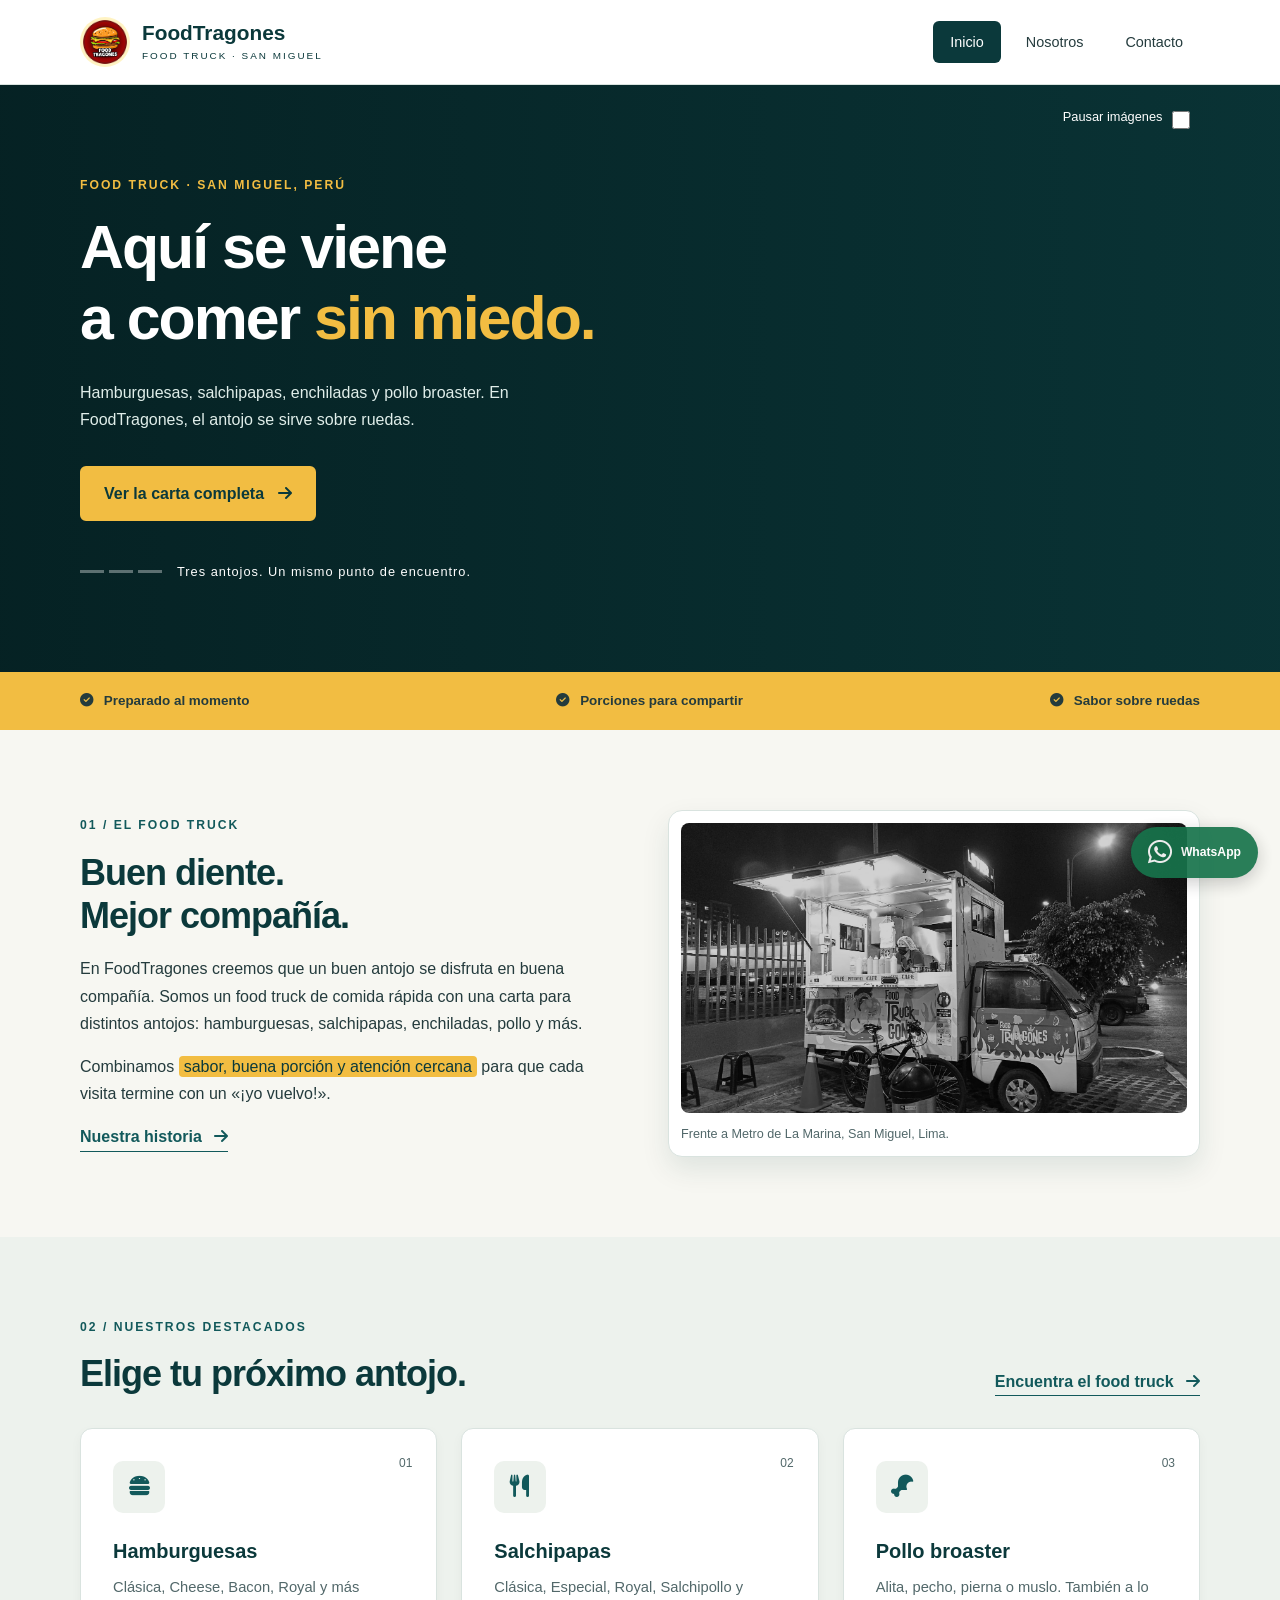
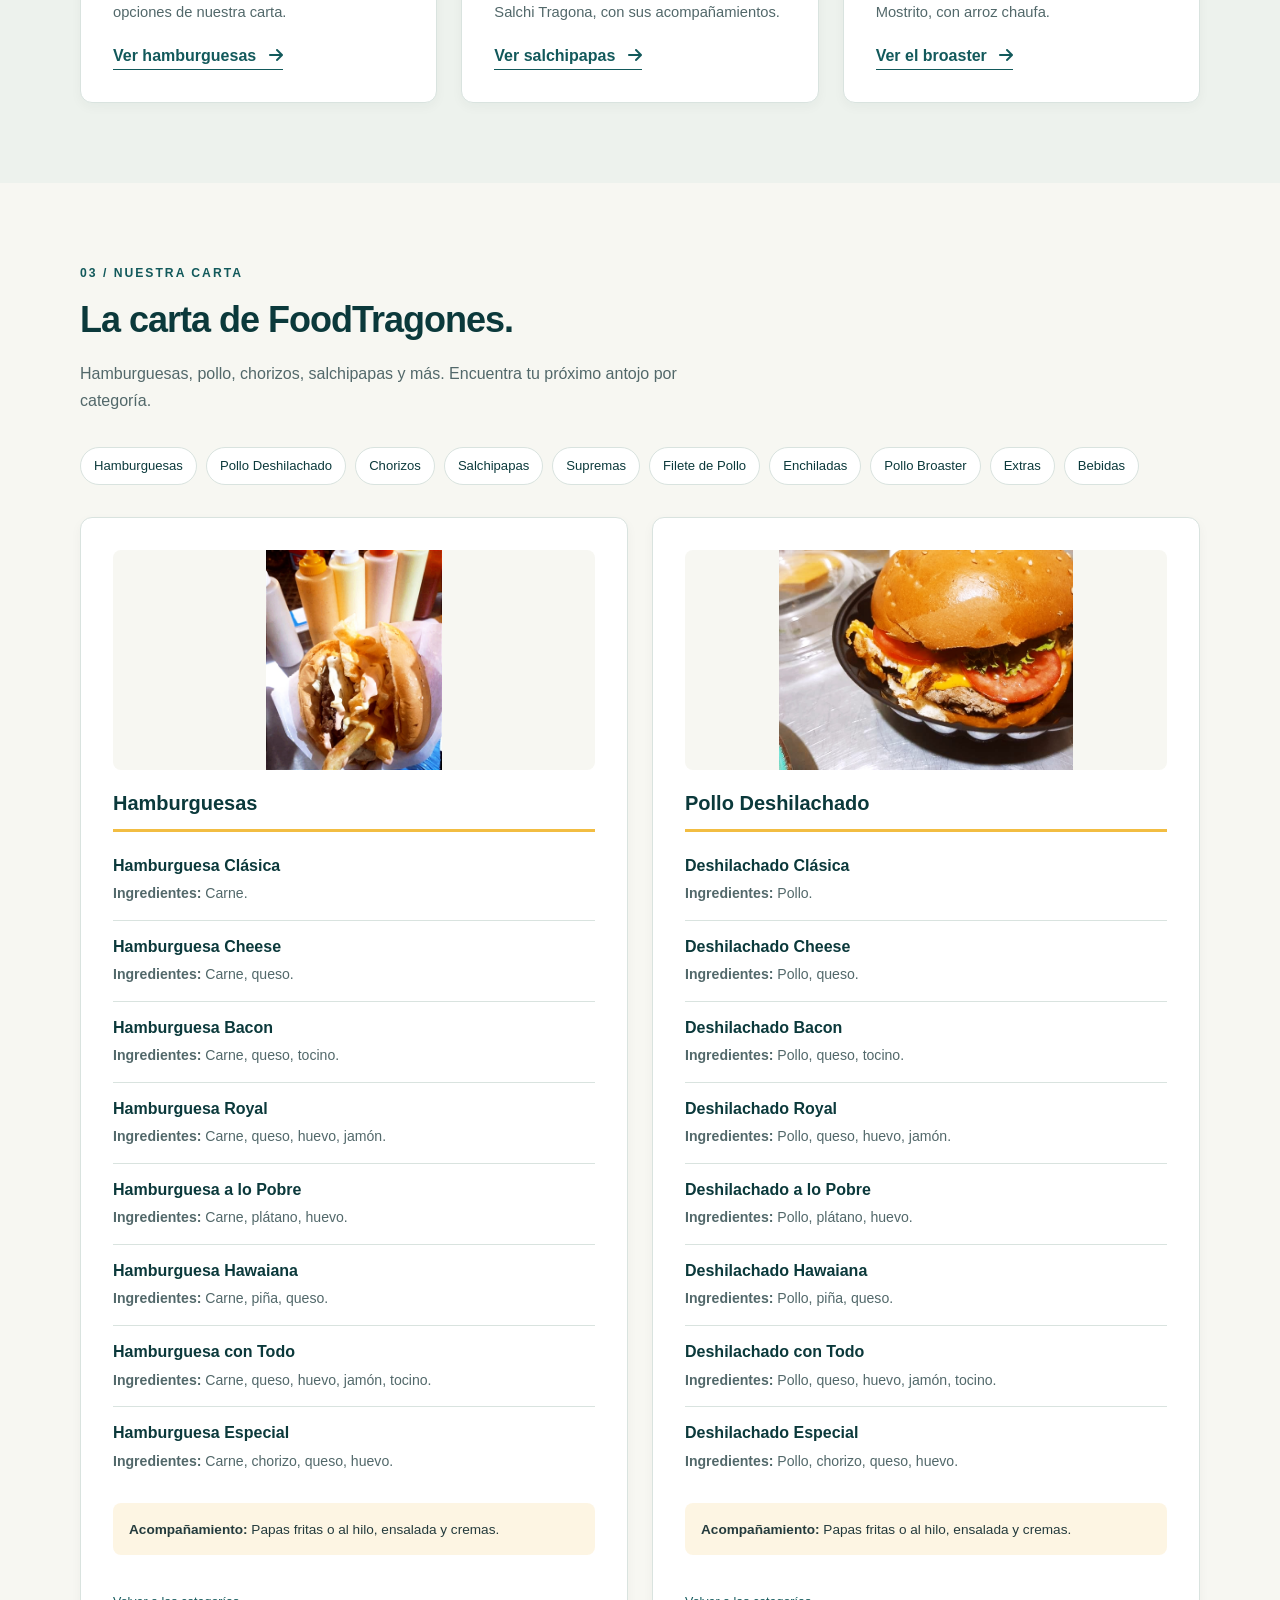
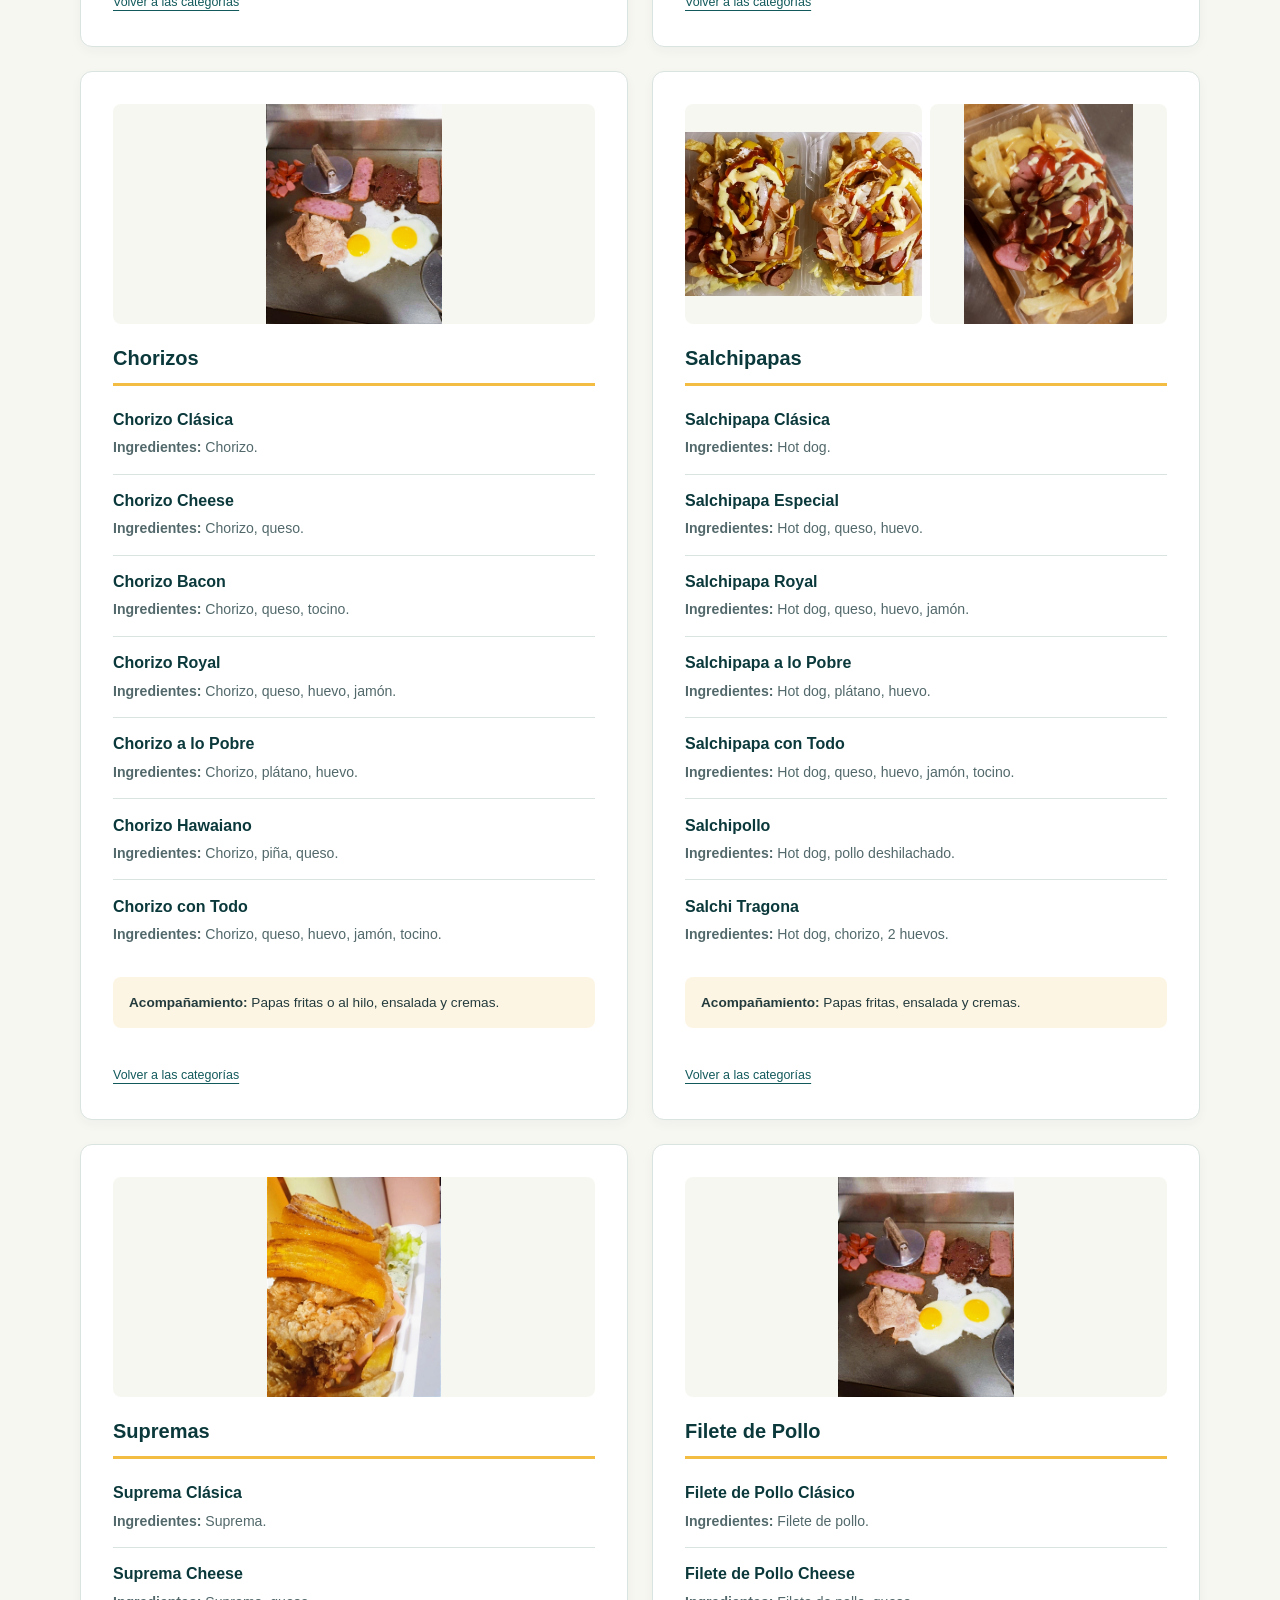
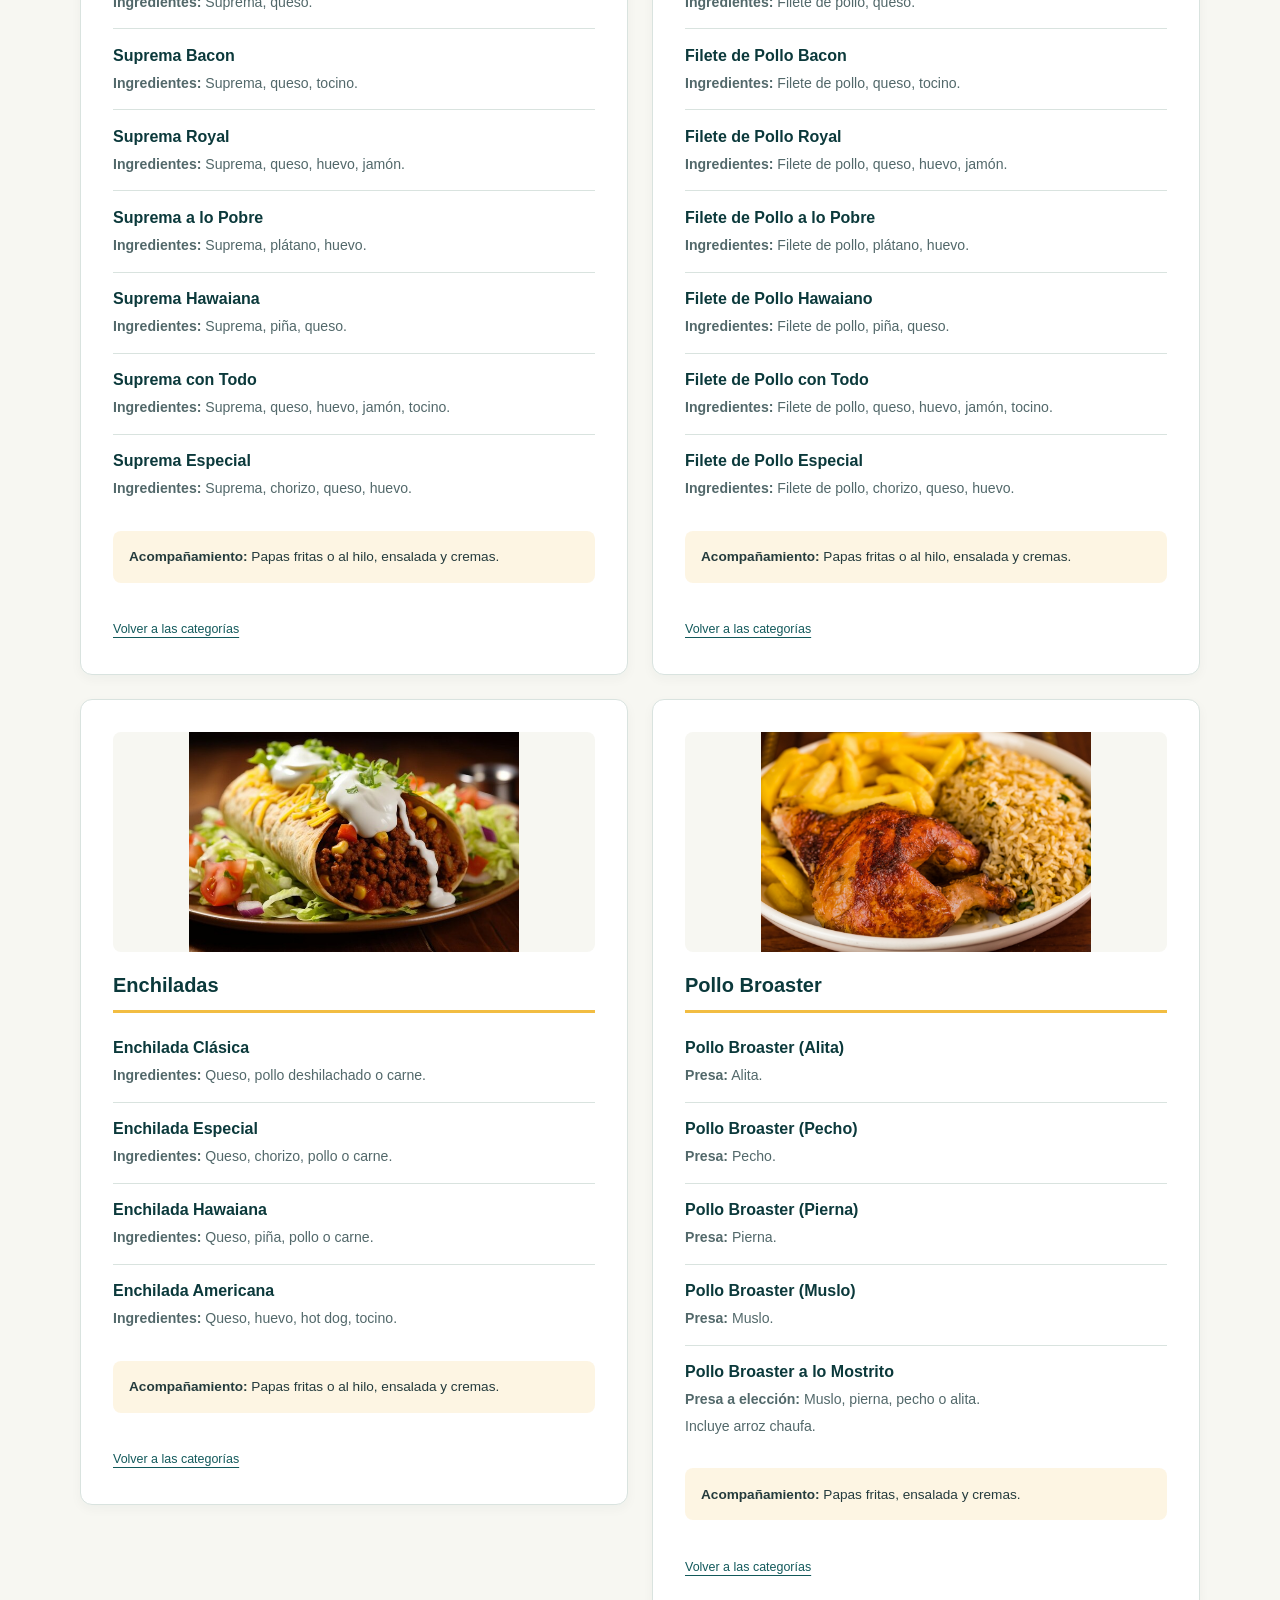
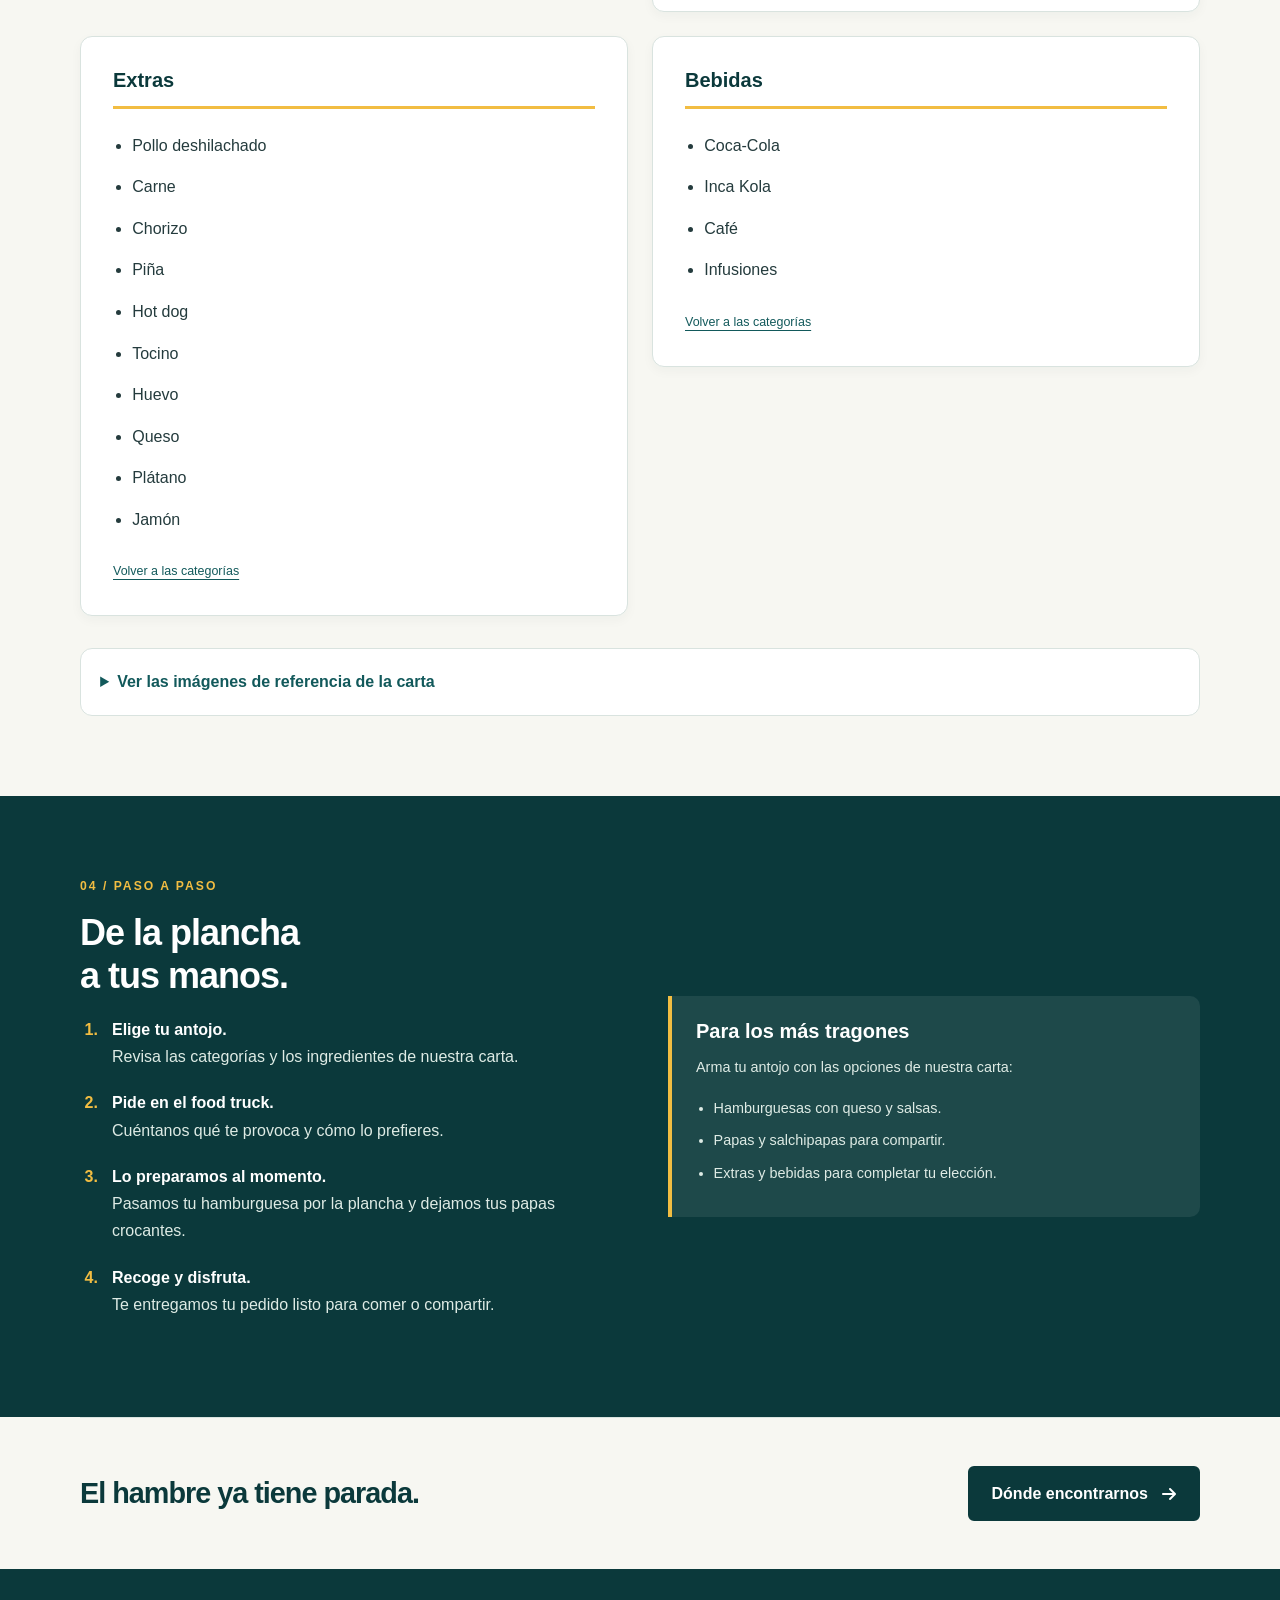
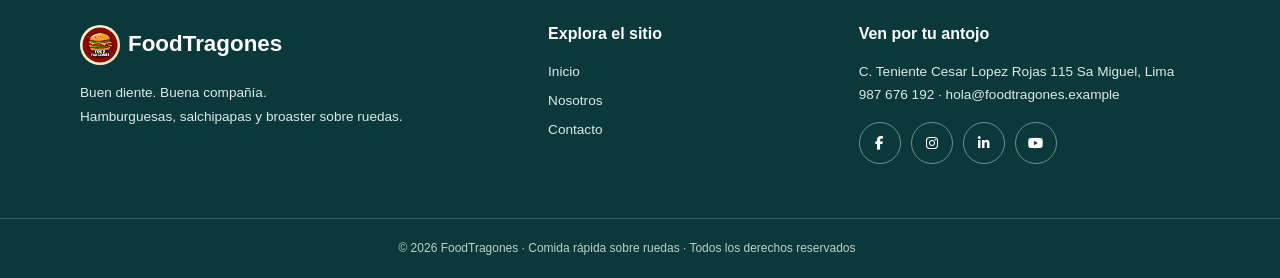
==== commit df5b4f26: "Actualización de FoodTragones" ====
--- a/index.html
+++ b/index.html
@@ -544,12 +544,11 @@
           <li><a href="index.html">Inicio</a></li>
           <li><a href="nosotros.html">Nosotros</a></li>
           <li><a href="contacto.html">Contacto</a></li>
-          <li><a href="nosotros.html#position">Position en acción</a></li>
         </ul>
       </div>
       <div>
         <h3>Ven por tu antojo</h3>
-        <p>Av. del Sabor 123, Lima<br>000 000 000 · hola@foodtragones.example<br>Datos ficticios para esta práctica.</p>
+        <p>C. Teniente Cesar Lopez Rojas 115 Sa Miguel, Lima<br>987 676 192 · hola@foodtragones.example</p>
         <ul class="redes">
           <li><a href="https://www.facebook.com/" target="_blank" rel="noopener noreferrer"
               aria-label="Facebook (sitio de ejemplo, abre otra pestaña)"><i class="fa-brands fa-facebook-f"
@@ -570,7 +569,7 @@
   </footer>
   <!-- T06: fixed permanece visible al desplazarse; enlace local de demostracion -->
   <a class="flotante" href="contacto.html#whatsapp" aria-label="WhatsApp de ejemplo: leer el aviso de contacto"><i
-      class="fa-brands fa-whatsapp" aria-hidden="true"></i><span>WhatsApp · demo</span></a>
+      class="fa-brands fa-whatsapp" aria-hidden="true"></i><span>WhatsApp</span></a>
 </body>
 
 </html>
